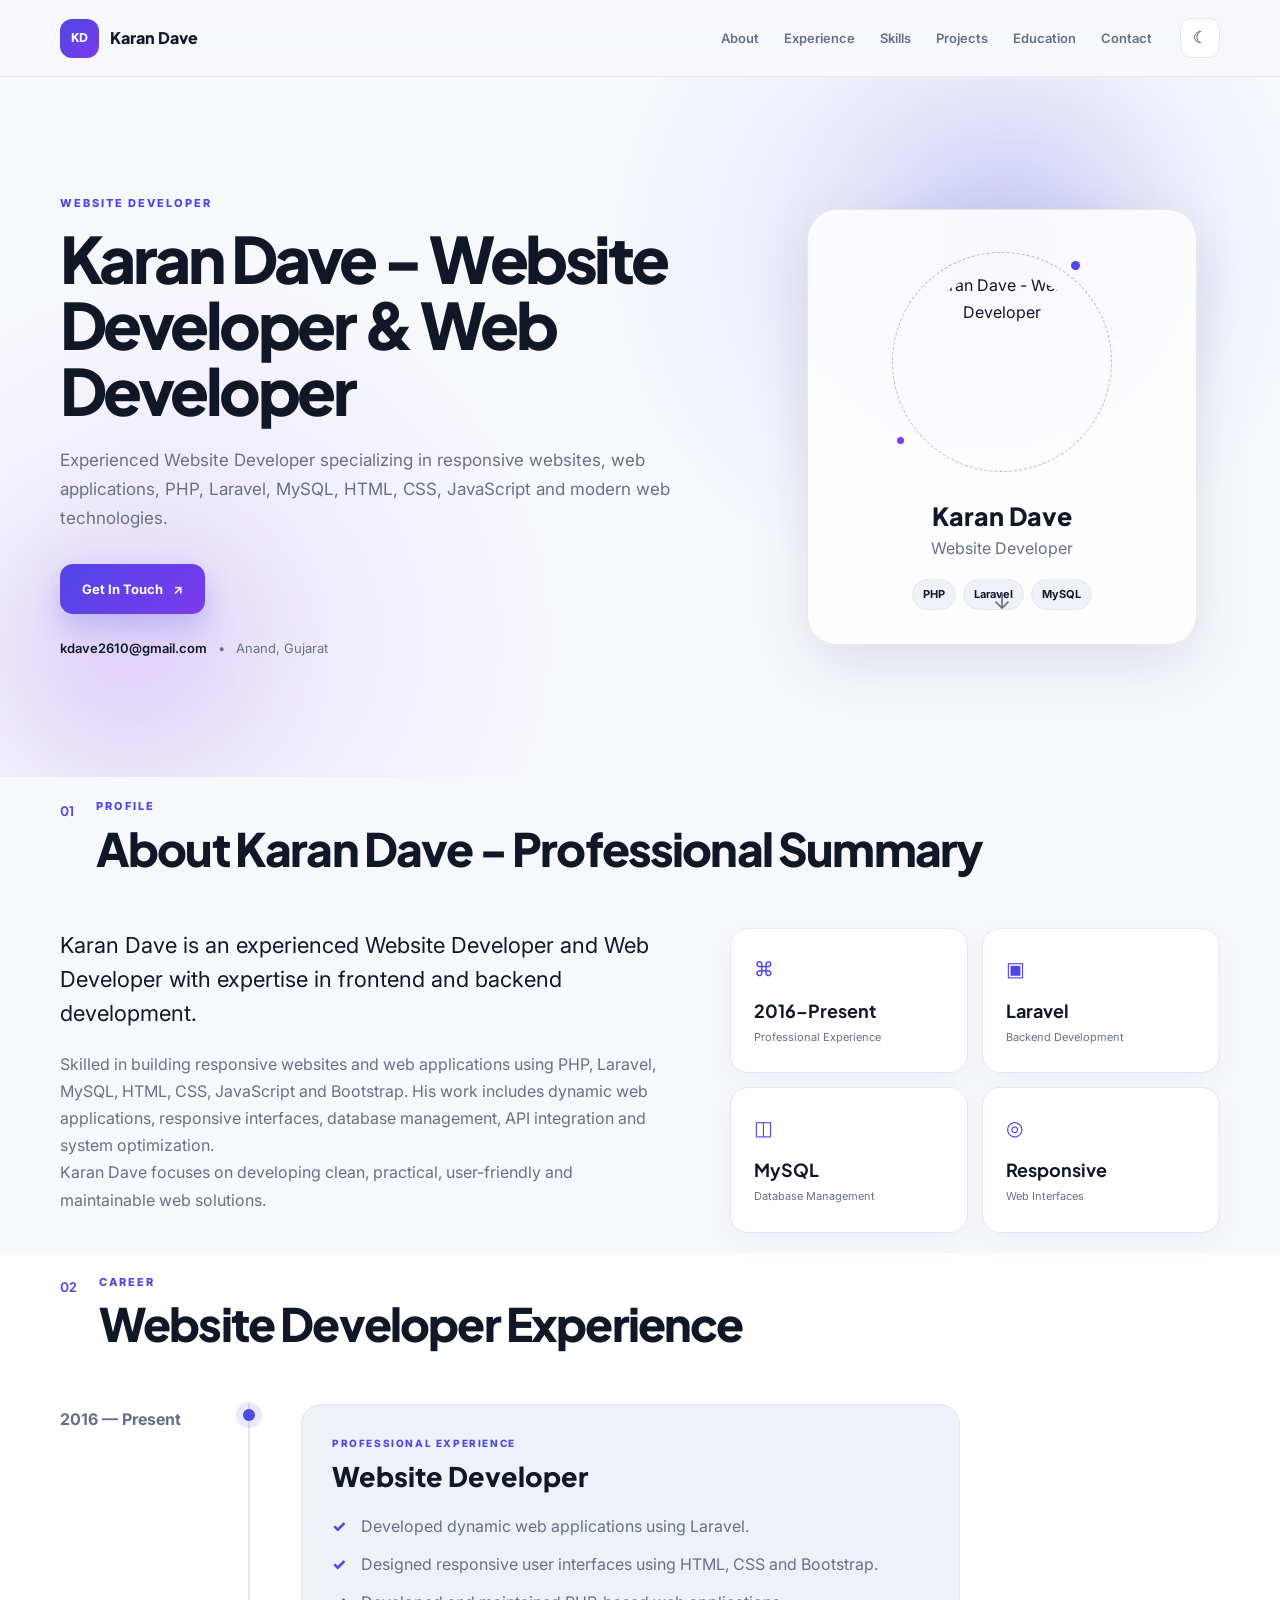
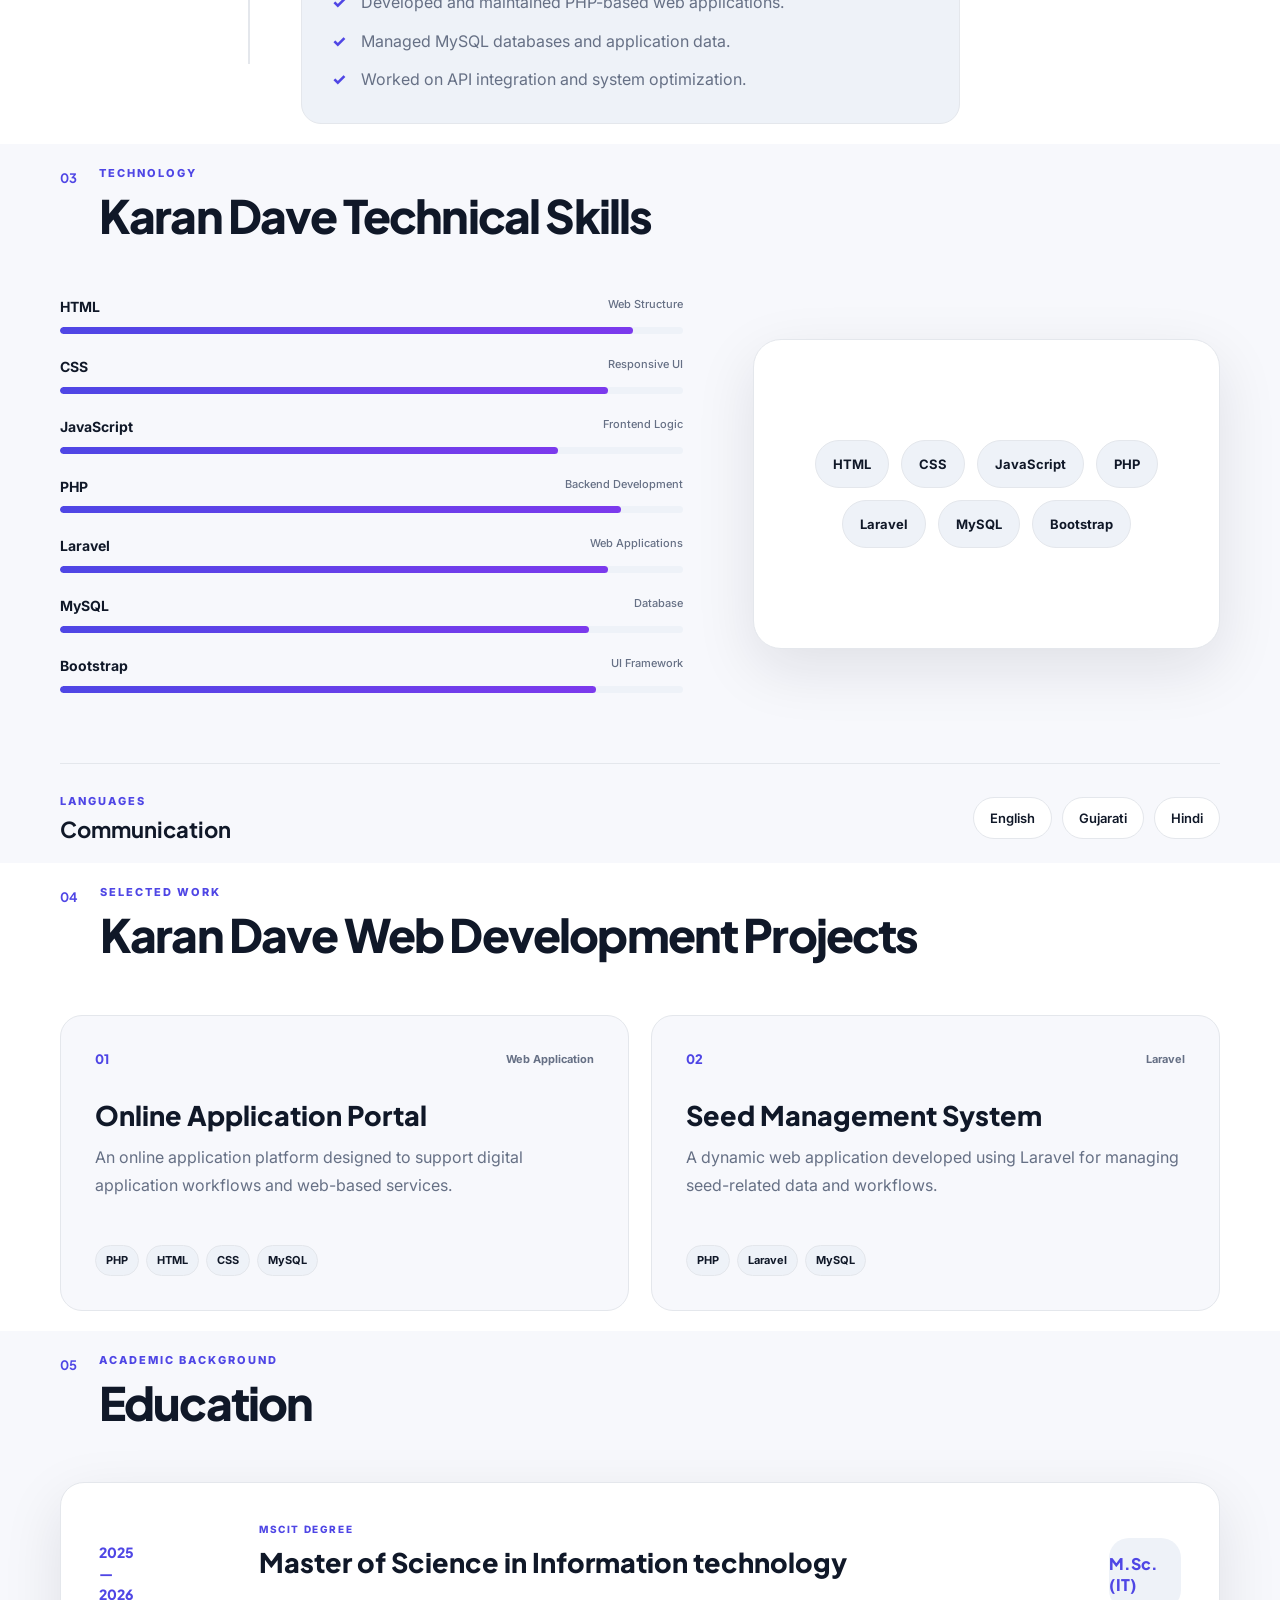
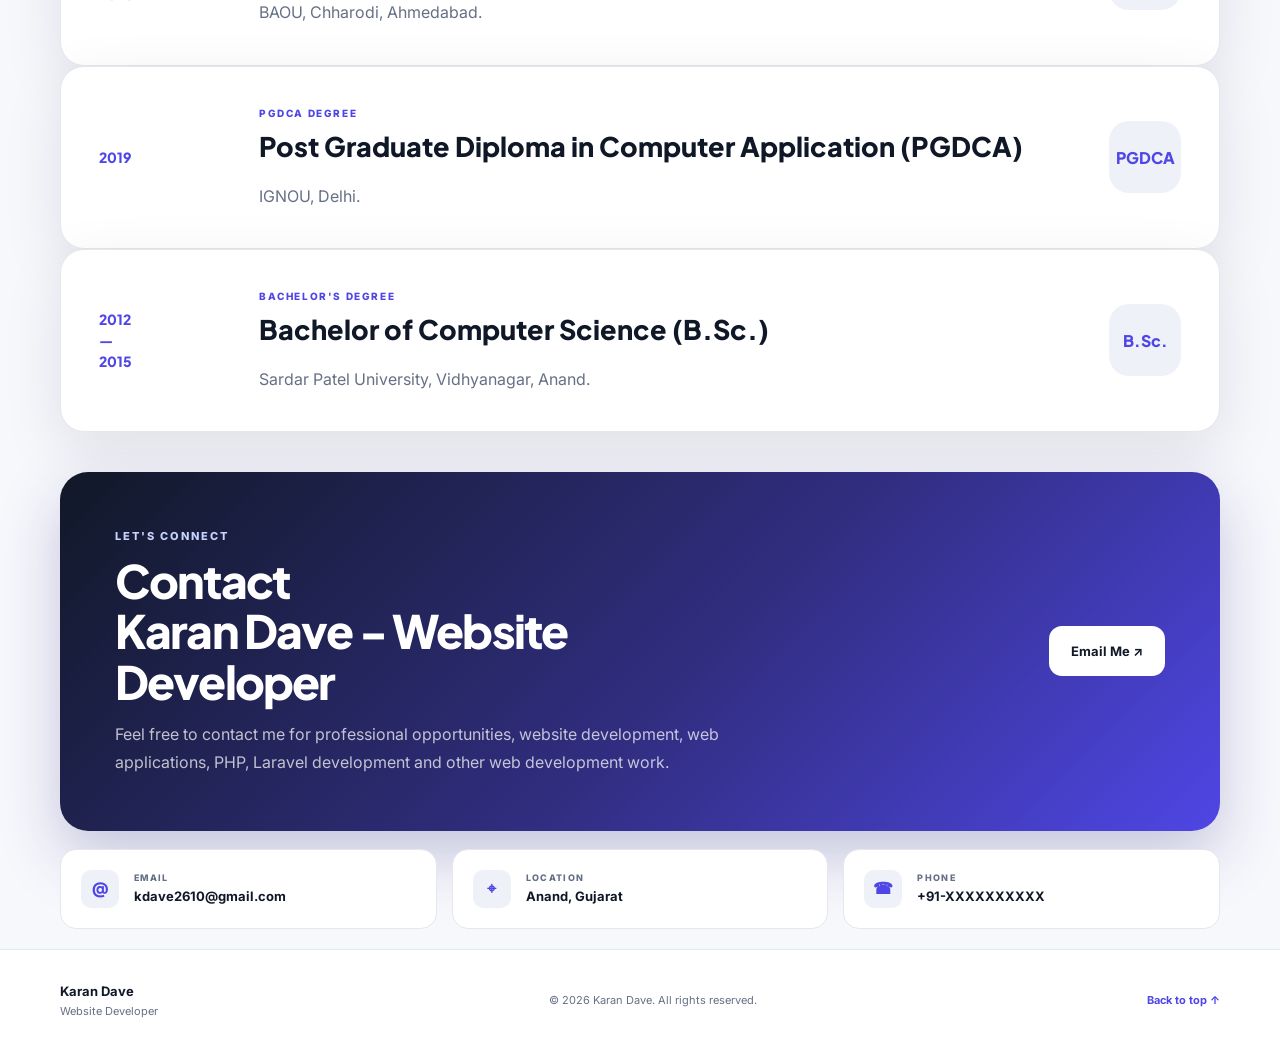
==== index.html @ 0548a07d "Update index.html" ====
<!DOCTYPE html>
<html lang="en">
<head>
  <meta charset="UTF-8">
  <meta name="viewport" content="width=device-width, initial-scale=1.0">
        <!-- =========================
       PRIMARY SEO
  ========================== -->
  <title>Karan Dave | Website Developer | Web Developer Portfolio</title>
  <meta name="description" content="Karan Dave is a Website Developer and Web Developer specializing in PHP, Laravel, MySQL, HTML, CSS and JavaScript. View Karan Dave's resume, portfolio, skills, projects and web development experience.">
        <meta name="keywords"
        content="Karan Dave, Karn Dave, Karan Dave Website Developer, Karan Dave Web Developer, Karan Dave Developer, Karan Dave Portfolio, Karan Dave Resume, Website Developer, Web Developer, PHP Developer, Laravel Developer, MySQL Developer, HTML CSS JavaScript Developer">
        <meta name="author" content="Karan Dave">
        <meta name="robots"
        content="index, follow, max-image-preview:large, max-snippet:-1, max-video-preview:-1">
        <meta name="theme-color" content="#0f172a">
        <!-- Canonical URL -->
  <link rel="canonical"
        href="https://karan-dave-kd.github.io/">
        <!-- =========================
       OPEN GRAPH / FACEBOOK / WHATSAPP
  ========================== -->
  <meta property="og:type"
        content="website">
        <meta property="og:title"
        content="Karan Dave | Website Developer | Web Developer Portfolio">
        <meta property="og:description"
        content="Karan Dave - Website Developer and Web Developer specializing in PHP, Laravel, MySQL, HTML, CSS and JavaScript. Explore my resume, portfolio, skills and projects.">
        <meta property="og:url"
        content="https://karan-dave-kd.github.io/">
        <meta property="og:site_name"
        content="Karan Dave Portfolio">
        <meta property="og:image"
        content="https://github.com/karan-dave-kd/karan-dave-kd.github.io/blob/main/karan+dave.png?raw=true">
        <meta property="og:image:alt"
        content="Karan Dave - Website Developer">
        <!-- =========================
       TWITTER / X
  ========================== -->
  <meta name="twitter:card"
        content="summary_large_image">
        <meta name="twitter:title"
        content="Karan Dave | Website Developer">
        <meta name="twitter:description"
        content="Karan Dave - Website Developer and Web Developer Portfolio, Resume, Skills and Projects.">
        <meta name="twitter:image"
        content="https://github.com/karan-dave-kd/karan-dave-kd.github.io/blob/main/karan+dave.png?raw=true">
        <meta name="twitter:image:alt"
        content="Karan Dave Website Developer">
        <!-- =========================
       FAVICON
  ========================== -->
  <link rel="icon"
        href="https://github.com/karan-dave-kd/karan-dave-kd.github.io/blob/main/karan+dave.png?raw=true"
        type="image/png">
        <!-- =========================
       GOOGLE FONTS
  ========================== -->
  <link rel="preconnect"
        href="https://fonts.googleapis.com">
        <link rel="preconnect"
        href="https://fonts.gstatic.com"
        crossorigin>
        <link href="https://fonts.googleapis.com/css2?family=Inter:wght@400;500;600;700;800&family=Plus+Jakarta+Sans:wght@600;700;800&display=swap"
        rel="stylesheet">
        <!-- =========================
       STYLESHEET
  ========================== -->
  <link rel="stylesheet"
        href="style.css">
        <!-- =========================
       PERSON STRUCTURED DATA
       Helps Google understand
       Karan Dave as a person.
  ========================== -->
  <script type="application/ld+json">
  {
    "@context": "https://schema.org",
    "@type": "Person",
    "@id": "https://karan-dave-kd.github.io/#karan-dave",
    "name": "Karan Dave",
    "alternateName": "Karn Dave",
    "url": "https://karan-dave-kd.github.io/",
    "image": "https://github.com/karan-dave-kd/karan-dave-kd.github.io/blob/main/karan+dave.png?raw=true",
    "jobTitle": "Website Developer",
    "description": "Karan Dave is a Website Developer and Web Developer specializing in PHP, Laravel, MySQL, HTML, CSS and JavaScript.",
    "email": "mailto:kdave2610@gmail.com",
    "address": {
      "@type": "PostalAddress",
      "addressLocality": "Anand",
      "addressRegion": "Gujarat",
      "addressCountry": "IN"
    },
    "knowsAbout": [
      "Website Development",
      "Web Development",
      "PHP",
      "Laravel",
      "MySQL",
      "HTML",
      "CSS",
      "JavaScript",
      "Bootstrap",
      "Responsive Web Design"
    ],
    "sameAs": [
      "https://github.com/karan-dave-kd",
      "https://karan-dave-kd.github.io/"
    ]
  }
  </script>
  <!-- =========================
       WEBSITE STRUCTURED DATA
  ========================== -->
  <script type="application/ld+json">
  {
    "@context": "https://schema.org",
    "@type": "WebSite",
    "@id": "https://karan-dave-kd.github.io/#website",
    "url": "https://karan-dave-kd.github.io/",
    "name": "Karan Dave - Website Developer",
    "description": "Official portfolio and resume website of Karan Dave, Website Developer.",
    "publisher": {
      "@type": "Person",
      "name": "Karan Dave",
      "@id": "https://karan-dave-kd.github.io/#karan-dave"
    }
  }
  </script>

</head>

<body>
<!-- =========================
       HEADER / NAVIGATION
  ========================== -->
  <header class="site-header" id="top">
    <div class="container nav-wrap">
      <a class="brand"
         href="#"
         aria-label="Karan Dave Website Developer home">
               <span class="brand-mark">KD</span>
               <span>Karan Dave</span>
             </a>
             <button class="nav-toggle"
              id="navToggle"
              aria-label="Open navigation"
              aria-expanded="false">
                    <span></span>
        <span></span>
        <span></span>
            </button>

      <nav class="main-nav" id="mainNav" aria-label="Primary navigation">
        <a href="#about">About</a>
        <a href="#experience">Experience</a>
        <a href="#skills">Skills</a>
        <a href="#projects">Projects</a>
        <a href="#education">Education</a>
        <a href="#contact">Contact</a>
            </nav>
            <button class="theme-toggle"
              id="themeToggle"
              aria-label="Toggle dark mode">
                    ☾
                  </button>
                </div>
              </header>

<main>
  <!-- =========================
         HERO
    ========================== -->
      <section class="hero"
             aria-labelledby="hero-title">
                 <div class="hero-glow hero-glow-one"></div>
      <div class="hero-glow hero-glow-two"></div>
          <div class="container hero-grid">
            <div class="hero-content reveal">
              <p class="eyebrow">
            WEBSITE DEVELOPER
          </p>
                  <h1 id="hero-title">
            Karan Dave - Website Developer & Web Developer
          </h1>
                  <p class="hero-text">
            Experienced Website Developer specializing in responsive
            websites, web applications, PHP, Laravel, MySQL, HTML,
            CSS, JavaScript and modern web technologies.
          </p>
                  <div class="hero-actions">
                    <a class="btn btn-primary"
               href="#contact">
                           Get In Touch <span>↗</span>
                         </a>
                       </div>
                       <div class="quick-links">
                         <a href="mailto:kdave2610@gmail.com">
              kdave2610@gmail.com
            </a>
                      <span>•</span>
                      <span>Anand, Gujarat</span>
                    </div>
                  </div>
      <!-- PROFILE CARD -->
            <div class="hero-card reveal">
              <div class="profile-orbit">
                <img
              src="https://github.com/karan-dave-kd/karan-dave-kd.github.io/blob/main/karan+dave+website.jpg?raw=true"
              alt="Karan Dave - Website Developer"
              title="Karan Dave Website Developer"
              class="profile-image"
              loading="eager"
              width="400"
              height="400">
                      </div>
                      <div class="profile-info">
                        <h2>Karan Dave</h2>
                        <p>Website Developer</p>
                        <div class="profile-tags">
                            <span>PHP</span>
                            <span>Laravel</span>
                            <span>MySQL</span>
                        </div>
                  <a class="scroll-indicator"
         href="#about"
         aria-label="Scroll to About Karan Dave">
               ↓
             </a>
           </section>

      <section class="section"
             id="about"
             aria-labelledby="about-title">
                 <div class="container">
                   <div class="section-heading reveal">
                     <span class="section-number">01</span>
                     <div>
                       <p class="eyebrow">PROFILE</p>
                       <h2 id="about-title">
              About Karan Dave - Professional Summary
            </h2>
                    </div>
                  </div>
      <div class="about-grid">
              <div class="about-copy reveal">
                <p class="lead">
              Karan Dave is an experienced Website Developer and
              Web Developer with expertise in frontend and backend
              development.
            </p>
                      <p>
              Skilled in building responsive websites and web
              applications using PHP, Laravel, MySQL, HTML, CSS,
              JavaScript and Bootstrap. His work includes dynamic
              web applications, responsive interfaces, database
              management, API integration and system optimization.
            </p>
                      <p>
              Karan Dave focuses on developing clean, practical,
              user-friendly and maintainable web solutions.
            </p>
                    </div>
        <div class="fact-grid reveal">
                  <div class="fact-card">
                    <span class="fact-icon">⌘</span>
                    <strong>2016–Present</strong>
                    <small>
                Professional Experience
              </small>
                        </div>
          <div class="fact-card">
                      <span class="fact-icon">▣</span>
                      <strong>Laravel</strong>
                      <small>
                Backend Development
              </small>
                        </div>
          <div class="fact-card">
                      <span class="fact-icon">◫</span>
                      <strong>MySQL</strong>
                      <small>
                Database Management
              </small>
                        </div>
          <div class="fact-card">
                      <span class="fact-icon">◎</span>
                      <strong>Responsive</strong>
                      <small>
                Web Interfaces
              </small>
                        </div>
                      </div>
                    </div>
                  </div>
                </section>

      <section class="section section-alt"
             id="experience"
             aria-labelledby="experience-title">
                 <div class="container">
                   <div class="section-heading reveal">
                     <span class="section-number">02</span>
                     <div>
                       <p class="eyebrow">CAREER</p>
                       <h2 id="experience-title">
              Website Developer Experience
            </h2>
                    </div>
                  </div>

      <article class="timeline-card reveal">
              <div class="timeline-date">
            2016 — Present
          </div>
                  <div class="timeline-line">
            <span></span>
          </div>
                  <div class="timeline-content">
                    <p class="role-label">
              PROFESSIONAL EXPERIENCE
            </p>
                      <h3>
              Website Developer
            </h3>
                      <ul class="feature-list">
                        <li>
                Developed dynamic web applications using Laravel.
              </li>
                          <li>
                Designed responsive user interfaces using HTML,
                CSS and Bootstrap.
              </li>
                          <li>
                Developed and maintained PHP-based web applications.
              </li>
                          <li>
                Managed MySQL databases and application data.
              </li>
                          <li>
                Worked on API integration and system optimization.
              </li>
                        </ul>
                      </div>
                    </article>
                  </div>
                </section>

      <section class="section"
             id="skills"
             aria-labelledby="skills-title">
                 <div class="container">
                   <div class="section-heading reveal">
                     <span class="section-number">03</span>
                     <div>
                       <p class="eyebrow">TECHNOLOGY</p>
                       <h2 id="skills-title">
              Karan Dave Technical Skills
            </h2>
                    </div>
                  </div>
      <div class="skills-layout">
              <div class="skills-list reveal">
                <div class="skill-row">
                  <div>
                <span>HTML</span>
                <b>Web Structure</b>
              </div>
                          <div class="skill-bar">
                <span style="--level: 92%"></span>
              </div>
                        </div>
          <div class="skill-row">
                      <div>
                <span>CSS</span>
                <b>Responsive UI</b>
              </div>
                          <div class="skill-bar">
                <span style="--level: 88%"></span>
              </div>
                        </div>
          <div class="skill-row">
                      <div>
                <span>JavaScript</span>
                <b>Frontend Logic</b>
              </div>
                          <div class="skill-bar">
                <span style="--level: 80%"></span>
              </div>
                        </div>
          <div class="skill-row">
                      <div>
                <span>PHP</span>
                <b>Backend Development</b>
              </div>
                          <div class="skill-bar">
                <span style="--level: 90%"></span>
              </div>
                        </div>
          <div class="skill-row">
                      <div>
                <span>Laravel</span>
                <b>Web Applications</b>
              </div>
                          <div class="skill-bar">
                <span style="--level: 88%"></span>
              </div>
                        </div>
          <div class="skill-row">
                      <div>
                <span>MySQL</span>
                <b>Database</b>
              </div>
                          <div class="skill-bar">
                <span style="--level: 85%"></span>
              </div>
                        </div>
          <div class="skill-row">
                      <div>
                <span>Bootstrap</span>
                <b>UI Framework</b>
              </div>
                          <div class="skill-bar">
                <span style="--level: 86%"></span>
              </div>
                        </div>
                      </div>
        <div class="tech-cloud reveal">
                  <span>HTML</span>
            <span>CSS</span>
            <span>JavaScript</span>
            <span>PHP</span>
            <span>Laravel</span>
            <span>MySQL</span>
            <span>Bootstrap</span>
                    </div>
                  </div>
      <div class="languages reveal">
              <div class="language-title">
                <p class="eyebrow">
              LANGUAGES
            </p>
                      <h3>
              Communication
            </h3>
                    </div>
                    <div class="language-items">
                      <span>English</span>
            <span>Gujarati</span>
            <span>Hindi</span>
                    </div>
                  </div>
                </div>
              </section>

      <section class="section section-alt"
             id="projects"
             aria-labelledby="projects-title">
                 <div class="container">
                   <div class="section-heading reveal">
                     <span class="section-number">04</span>
                     <div>
                       <p class="eyebrow">SELECTED WORK</p>
                       <h2 id="projects-title">
              Karan Dave Web Development Projects
            </h2>
                    </div>
                  </div>
      <div class="project-grid">
        <article class="project-card reveal">
                  <div class="project-top">
                    <span class="project-number">
                01
              </span>
                          <span class="project-type">
                Web Application
              </span>
                        </div>
                        <h3>
              Online Application Portal
            </h3>
                      <p>
              An online application platform designed to support
              digital application workflows and web-based services.
            </p>
                      <div class="project-stack">
                        <span>PHP</span>
              <span>HTML</span>
              <span>CSS</span>
              <span>MySQL</span>
                        </div>
                      </article>
        <article class="project-card reveal">
                  <div class="project-top">
                    <span class="project-number">
                02
              </span>
                          <span class="project-type">
                Laravel
              </span>
                        </div>
                        <h3>
              Seed Management System
            </h3>
                      <p>
              A dynamic web application developed using Laravel
              for managing seed-related data and workflows.
            </p>
                      <div class="project-stack">
                        <span>PHP</span>
              <span>Laravel</span>
              <span>MySQL</span>
                        </div>
                      </article>
      </div>
          </div>
        </section>

      <section class="section"
             id="education"
             aria-labelledby="education-title">
                 <div class="container">
                   <div class="section-heading reveal">
                     <span class="section-number">05</span>
                     <div>
                       <p class="eyebrow">
              ACADEMIC BACKGROUND
            </p>
                      <h2 id="education-title">
              Education
            </h2>
                    </div>
                  </div>
<div class="education-card reveal">
  <div class="education-year">
    2025
    <br>
    —
    <br>
    2026
  </div>
  <div class="education-content">
    <p class="role-label">
      MSCIT DEGREE
      </p>
          <h3>
          Master of Science in Information technology


      </h3>
        <p>
          BAOU, Chharodi, Ahmedabad.
        </p>
  </div>
  <div class="education-badge">
    M.Sc. (IT)
  </div>
</div>

<div class="education-card reveal">
  <div class="education-year">
    2019
  </div>
  <div class="education-content">
    <p class="role-label">
      PGDCA DEGREE
      </p>
          <h3>
          Post Graduate Diploma in Computer Application (PGDCA)

      </h3>
        <p>
          IGNOU, Delhi.
        </p>
  </div>
  <div class="education-badge">
    PGDCA
  </div>
</div>

<div class="education-card reveal">
  <div class="education-year">
    2012
    <br>
    —
    <br>
    2015
  </div>
  <div class="education-content">
    <p class="role-label">
      BACHELOR'S DEGREE
      </p>
          <h3>
      Bachelor of Computer Science (B.Sc.)
      </h3>
          <p>
      Sardar Patel University, Vidhyanagar, Anand.
    </p>
  </div>
  <div class="education-badge">
    B.Sc.
  </div>
</div>

                   
                 </div>
            </section>

      <section class="section contact-section"
             id="contact"
             aria-labelledby="contact-title">
                 <div class="container">
                   <div class="contact-card reveal">
                     <div>
                       <p class="eyebrow">
              LET'S CONNECT
            </p>
                      <h2 id="contact-title">
              Contact <br> Karan Dave - Website Developer
            </h2>
                      <p>
              Feel free to contact me for professional opportunities,
              website development, web applications, PHP, Laravel
              development and other web development work.
            </p>
                    </div>
        <a class="btn btn-light"
             href="mailto:kdave2610@gmail.com">
                       Email Me ↗
                     </a>
                   </div>
      <div class="contact-grid reveal">
        <a href="mailto:kdave2610@gmail.com"
             class="contact-item"
             aria-label="Email Karan Dave">
                       <span class="contact-icon">
              @
            </span>
                      <div>
                        <small>
                EMAIL
              </small>
                          <strong>
                kdave2610@gmail.com
              </strong>
                        </div>
                      </a>
        <div class="contact-item">
                  <span class="contact-icon">
              ⌖
            </span>
                      <div>
                        <small>
                LOCATION
              </small>
                          <strong>
                Anand, Gujarat
              </strong>
                        </div>
                      </div>
        <div class="contact-item">
                  <span class="contact-icon">
              ☎
            </span>
                      <div>
                        <small>
                PHONE
              </small>
                          <strong>
                +91-XXXXXXXXXX
              </strong>
                        </div>
                      </div>
      </div>
          </div>
        </section>
      </main>

  <footer class="site-footer">
    <div class="container footer-wrap">
      <div><strong>Karan Dave</strong><span>Website Developer</span></div>
      <p>© <span id="currentYear"></span> Karan Dave. All rights reserved.</p>
      <a href="#">Back to top ↑</a>
    </div>
  </footer>
  <script src="script.js"></script>
</body>
</html>
---- style.css ----
:root {
  --bg: #f7f8fc;
  --surface: #ffffff;
  --surface-2: #eef2f8;
  --text: #101828;
  --muted: #667085;
  --line: #e4e7ec;
  --primary: #4f46e5;
  --primary-2: #7c3aed;
  --dark: #0f172a;
  --radius: 22px;
  --shadow: 0 20px 60px rgba(15, 23, 42, .10);
  --container: 1160px;
}

[data-theme="dark"] {
  --bg: #080d18;
  --surface: #101827;
  --surface-2: #172033;
  --text: #f5f7fb;
  --muted: #a7b0c0;
  --line: #263247;
  --dark: #f5f7fb;
  --shadow: 0 20px 60px rgba(0, 0, 0, .28);
}

* { box-sizing: border-box; margin: 0; padding: 0; }
html { scroll-behavior: smooth; }
body {
  font-family: "Inter", sans-serif;
  background: var(--bg);
  color: var(--text);
  line-height: 1.7;
  transition: background .25s ease, color .25s ease;
}
a { color: inherit; text-decoration: none; }
button { font: inherit; }
.container { width: min(calc(100% - 40px), var(--container)); margin: 0 auto; }

.site-header {
  position: sticky;
  top: 0;
  z-index: 100;
  background: color-mix(in srgb, var(--bg) 88%, transparent);
  backdrop-filter: blur(16px);
  border-bottom: 1px solid color-mix(in srgb, var(--line) 80%, transparent);
}
.nav-wrap { min-height: 76px; display: flex; align-items: center; gap: 28px; }
.brand { display: flex; align-items: center; gap: 11px; font-weight: 800; font-family: "Plus Jakarta Sans", sans-serif; margin-right: auto; }
.brand-mark {
  width: 39px; height: 39px; display: grid; place-items: center; border-radius: 12px;
  color: #fff; background: linear-gradient(135deg, var(--primary), var(--primary-2)); font-size: 12px;
}
.main-nav { display: flex; gap: 25px; align-items: center; }
.main-nav a { color: var(--muted); font-size: 13px; font-weight: 600; transition: color .2s; }
.main-nav a:hover { color: var(--primary); }
.theme-toggle, .nav-toggle {
  border: 1px solid var(--line); background: var(--surface); color: var(--text);
  cursor: pointer; border-radius: 11px;
}
.theme-toggle { width: 40px; height: 40px; }
.nav-toggle { display: none; width: 42px; height: 40px; padding: 9px; }
.nav-toggle span { display: block; height: 2px; margin: 5px 0; background: var(--text); }

.hero {
  position: relative; overflow: hidden; min-height: 700px; display: grid; place-items: center;
  background: radial-gradient(circle at 75% 25%, rgba(99,102,241,.15), transparent 32%),
              radial-gradient(circle at 15% 80%, rgba(124,58,237,.10), transparent 30%);
}
.hero-grid { display: grid; grid-template-columns: 1.2fr .8fr; align-items: center; gap: 70px; padding: 20px 0 20px; }
.hero-content { position: relative; z-index: 2; }
.eyebrow { color: var(--primary); font-size: 11px; font-weight: 800; letter-spacing: .18em; }
.hero h1 { max-width: 760px; margin: 13px 0 22px; font: 800 clamp(42px, 6vw, 64px)/1.03 "Plus Jakarta Sans", sans-serif; letter-spacing: -.055em; }
.hero-text { max-width: 650px; color: var(--muted); font-size: 17px; }
.hero-actions { display: flex; flex-wrap: wrap; gap: 12px; margin: 32px 0 23px; }
.btn {
  display: inline-flex; justify-content: center; align-items: center; gap: 10px; min-height: 50px;
  padding: 0 21px; border-radius: 13px; font-size: 13px; font-weight: 700; border: 1px solid transparent;
  cursor: pointer; transition: transform .2s, box-shadow .2s, background .2s;
}
.btn:hover { transform: translateY(-2px); }
.btn-primary { color: #fff; background: linear-gradient(135deg, var(--primary), var(--primary-2)); box-shadow: 0 12px 28px rgba(79,70,229,.25); }
.btn-secondary { background: var(--surface); color: var(--text); border-color: var(--line); }
.btn-light { background: #fff; color: #111827; }
.quick-links { display: flex; gap: 11px; flex-wrap: wrap; color: var(--muted); font-size: 13px; }
.quick-links a { color: var(--text); font-weight: 600; }

.hero-card {
  position: relative; justify-self: center; width: min(390px, 100%); padding: 42px 34px 34px;
  border: 1px solid var(--line); border-radius: 30px; background: color-mix(in srgb, var(--surface) 85%, transparent);
  box-shadow: var(--shadow); text-align: center; backdrop-filter: blur(14px);
}
.profile-orbit { width: 220px; height: 220px; margin: 0 auto 28px; border: 1px dashed #a5b4fc; border-radius: 50%; display: grid; place-items: center; position: relative; }
.profile-orbit::before, .profile-orbit::after { content: ""; position: absolute; border-radius: 50%; }
.profile-orbit::before { width: 9px; height: 9px; background: var(--primary); top: 8px; right: 31px; }
.profile-orbit::after { width: 7px; height: 7px; background: var(--primary-2); bottom: 27px; left: 4px; }
.profile-photo { width: 170px; height: 170px; border-radius: 50%; display: grid; place-items: center; background: linear-gradient(135deg, #111827, #4f46e5); box-shadow: inset 0 0 0 7px rgba(255,255,255,.12), 0 20px 45px rgba(79,70,229,.28); }
.profile-initials { color: #fff; font: 800 48px "Plus Jakarta Sans"; letter-spacing: -.06em; }
.profile-info h2 { font: 800 25px "Plus Jakarta Sans"; }
.profile-info p { color: var(--muted); margin: 3px 0 17px; }
.profile-tags, .project-stack { display: flex; justify-content: center; flex-wrap: wrap; gap: 7px; }
.profile-tags span, .project-stack span {
  background: var(--surface-2); border: 1px solid var(--line); border-radius: 99px; padding: 5px 10px; font-size: 11px; font-weight: 700;
}
.scroll-indicator { position: absolute; bottom: 24px; left: 50%; transform: translateX(-50%); color: var(--muted); font-size: 22px; }

.section { padding: 20px 0; }
.section-alt { background: var(--surface); }
.section-heading { display: flex; align-items: flex-start; gap: 22px; margin-bottom: 55px; }
.section-number { font: 700 13px "Plus Jakarta Sans"; color: var(--primary); padding-top: 6px; }
.section-heading h2 { font: 800 clamp(30px, 4vw, 46px)/1.1 "Plus Jakarta Sans"; letter-spacing: -.04em; margin-top: 7px; }

.about-grid { display: grid; grid-template-columns: 1.1fr .9fr; gap: 70px; align-items: start; }
.about-copy { font-size: 16px; color: var(--muted); }
.about-copy .lead { color: var(--text); font-size: 22px; line-height: 1.55; margin-bottom: 20px; }
.fact-grid { display: grid; grid-template-columns: 1fr 1fr; gap: 14px; }
.fact-card { background: var(--surface); border: 1px solid var(--line); padding: 23px; border-radius: 18px; box-shadow: 0 10px 30px rgba(15,23,42,.04); }
.fact-icon { display: block; color: var(--primary); margin-bottom: 13px; font-size: 20px; }
.fact-card strong { display: block; font: 700 18px "Plus Jakarta Sans"; }
.fact-card small { color: var(--muted); font-size: 11px; }

.timeline-card { display: grid; grid-template-columns: 170px 35px 1fr; gap: 18px; align-items: start; max-width: 900px; }
.timeline-date { font-weight: 700; color: var(--muted); padding-top: 2px; }
.timeline-line { position: relative; min-height: 260px; border-left: 2px solid var(--line); }
.timeline-line span { position: absolute; left: -7px; top: 5px; width: 12px; height: 12px; border-radius: 50%; background: var(--primary); box-shadow: 0 0 0 7px color-mix(in srgb, var(--primary) 12%, transparent); }
.timeline-content { background: var(--surface-2); border: 1px solid var(--line); border-radius: 20px; padding: 30px; }
.role-label { color: var(--primary); font-size: 10px; font-weight: 800; letter-spacing: .16em; }
.timeline-content h3, .education-content h3 { font: 800 27px "Plus Jakarta Sans"; margin: 7px 0 20px; }
.feature-list { list-style: none; display: grid; gap: 11px; color: var(--muted); }
.feature-list li::before { content: "✓"; color: var(--primary); font-weight: 800; margin-right: 11px; }

.skills-layout { display: grid; grid-template-columns: 1fr .75fr; gap: 70px; align-items: center; }
.skills-list { display: grid; gap: 21px; }
.skill-row > div:first-child { display: flex; justify-content: space-between; gap: 20px; margin-bottom: 8px; }
.skill-row span { font-weight: 700; font-size: 14px; }
.skill-row b { color: var(--muted); font-size: 11px; font-weight: 500; }
.skill-bar { height: 7px; background: var(--surface-2); border-radius: 99px; overflow: hidden; }
.skill-bar span { display: block; width: var(--level); height: 100%; background: linear-gradient(90deg, var(--primary), var(--primary-2)); border-radius: inherit; transform: scaleX(0); transform-origin: left; transition: transform 1.1s ease; }
.reveal.visible .skill-bar span { transform: scaleX(1); }
.tech-cloud { min-height: 310px; display: flex; align-content: center; justify-content: center; flex-wrap: wrap; gap: 12px; padding: 30px; border: 1px solid var(--line); border-radius: 28px; background: var(--surface); box-shadow: var(--shadow); }
.tech-cloud span { padding: 12px 17px; border-radius: 99px; background: var(--surface-2); border: 1px solid var(--line); font-weight: 700; font-size: 13px; }
.languages { margin-top: 70px; padding-top: 28px; border-top: 1px solid var(--line); display: flex; justify-content: space-between; gap: 30px; align-items: center; }
.languages h3 { font: 700 22px "Plus Jakarta Sans"; margin-top: 5px; }
.language-items { display: flex; flex-wrap: wrap; gap: 10px; }
.language-items span { padding: 9px 16px; border: 1px solid var(--line); border-radius: 99px; background: var(--surface); font-size: 13px; font-weight: 600; }

.project-grid { display: grid; grid-template-columns: 1fr 1fr; gap: 22px; }
.project-card { padding: 34px; border: 1px solid var(--line); border-radius: 22px; background: var(--bg); transition: transform .25s, box-shadow .25s; }
.project-card:hover { transform: translateY(-5px); box-shadow: var(--shadow); }
.project-top { display: flex; justify-content: space-between; align-items: center; color: var(--muted); }
.project-number { font: 800 13px "Plus Jakarta Sans"; color: var(--primary); }
.project-type { font-size: 11px; font-weight: 700; }
.project-card h3 { font: 800 27px "Plus Jakarta Sans"; margin: 30px 0 12px; }
.project-card p { color: var(--muted); min-height: 76px; }
.project-stack { justify-content: flex-start; margin-top: 25px; }

.education-card { display: grid; grid-template-columns: 130px 1fr 100px; gap: 30px; align-items: center; padding: 38px; border: 1px solid var(--line); border-radius: 24px; background: var(--surface); box-shadow: var(--shadow); }
.education-year { color: var(--primary); font: 800 14px/1.5 "Plus Jakarta Sans"; }
.education-content p:last-child { color: var(--muted); }
.education-badge { justify-self: end; width: 72px; height: 72px; display: grid; place-items: center; border-radius: 20px; background: var(--surface-2); font: 800 16px "Plus Jakarta Sans"; color: var(--primary); }

.contact-section { padding-bottom: 20px; }
.contact-card { display: flex; justify-content: space-between; align-items: center; gap: 40px; padding: 55px; border-radius: 28px; color: #fff; background: linear-gradient(135deg, #111827, #312e81 55%, #4f46e5); box-shadow: 0 25px 60px rgba(49,46,129,.25); }
.contact-card h2 { max-width: 650px; font: 800 clamp(30px, 4vw, 46px)/1.1 "Plus Jakarta Sans"; margin: 9px 0 15px; letter-spacing: -.04em; }
.contact-card p:not(.eyebrow) { max-width: 650px; color: rgba(255,255,255,.72); }
.contact-card .eyebrow { color: #c7d2fe; }
.contact-grid { display: grid; grid-template-columns: repeat(3,1fr); gap: 15px; margin-top: 18px; }
.contact-item { display: flex; align-items: center; gap: 15px; padding: 20px; border: 1px solid var(--line); border-radius: 16px; background: var(--surface); }
.contact-icon { width: 38px; height: 38px; display: grid; place-items: center; border-radius: 10px; color: var(--primary); background: var(--surface-2); font-weight: 800; }
.contact-item small { display: block; color: var(--muted); font-size: 9px; font-weight: 800; letter-spacing: .15em; }
.contact-item strong { display: block; font-size: 13px; word-break: break-word; }

.declaration { padding-top: 40px; }
.declaration-box { border-top: 1px solid var(--line); padding-top: 30px; color: var(--muted); font-size: 13px; }
.declaration-box strong { display: block; margin-top: 12px; color: var(--text); }

.site-footer { border-top: 1px solid var(--line); padding: 30px 0; background: var(--surface); }
.footer-wrap { display: flex; justify-content: space-between; align-items: center; gap: 20px; color: var(--muted); font-size: 11px; }
.footer-wrap div strong, .footer-wrap div span { display: block; }
.footer-wrap div strong { color: var(--text); font-size: 13px; }
.footer-wrap a { color: var(--primary); font-weight: 700; }

.hero-glow { position: absolute; border-radius: 50%; filter: blur(70px); opacity: .2; pointer-events: none; }
.hero-glow-one { width: 220px; height: 220px; background: #4f46e5; top: 8%; right: 12%; }
.hero-glow-two { width: 180px; height: 180px; background: #7c3aed; bottom: 5%; left: 2%; }

.reveal { opacity: 0; transform: translateY(22px); transition: opacity .65s ease, transform .65s ease; }
.reveal.visible { opacity: 1; transform: none; }

@media (max-width: 900px) {
  .main-nav { display: none; position: absolute; left: 20px; right: 20px; top: 68px; padding: 18px; flex-direction: column; align-items: stretch; background: var(--surface); border: 1px solid var(--line); border-radius: 16px; box-shadow: var(--shadow); }
  .main-nav.open { display: flex; }
  .nav-toggle { display: block; }
  .hero-grid, .about-grid, .skills-layout { grid-template-columns: 1fr; }
  .hero-grid { gap: 50px; }
  .hero-card { justify-self: start; }
  .timeline-card { grid-template-columns: 130px 25px 1fr; }
  .contact-grid { grid-template-columns: 1fr; }
}
@media (max-width: 650px) {
  .container { width: min(calc(100% - 28px), var(--container)); }
  .hero { min-height: auto; }
  .hero-grid { padding: 65px 0 90px; }
  .hero h1 { font-size: 43px; }
  .hero-text { font-size: 15px; }
  .hero-card { width: 100%; }
  .section { padding: 75px 0; }
  .section-heading { margin-bottom: 35px; }
  .fact-grid, .project-grid { grid-template-columns: 1fr; }
  .timeline-card { grid-template-columns: 1fr; gap: 10px; }
  .timeline-line { display: none; }
  .timeline-date { order: -1; }
  .timeline-content { padding: 24px; }
  .languages { display: block; }
  .language-items { margin-top: 18px; }
  .education-card { grid-template-columns: 1fr; padding: 27px; }
  .education-badge { justify-self: start; }
  .contact-card { display: block; padding: 32px 25px; }
  .contact-card .btn { margin-top: 25px; }
  .footer-wrap { flex-direction: column; align-items: flex-start; }
}
@media print {
  .site-header, .scroll-indicator, .hero-actions, .theme-toggle, .nav-toggle, .site-footer, .contact-section { display: none !important; }
  body, .section, .section-alt { background: #fff !important; color: #111 !important; }
  .hero { min-height: auto; }
  .hero-grid { padding: 35px 0; }
  .section { padding: 35px 0; }
  .reveal { opacity: 1 !important; transform: none !important; }
  .hero-card, .fact-card, .project-card, .education-card, .timeline-content { box-shadow: none; }
}
.profile-image {
    width: 180px;
    height: 180px;
    object-fit: cover;
    border-radius: 50%;
    display: block;
    margin: 0 auto;
}
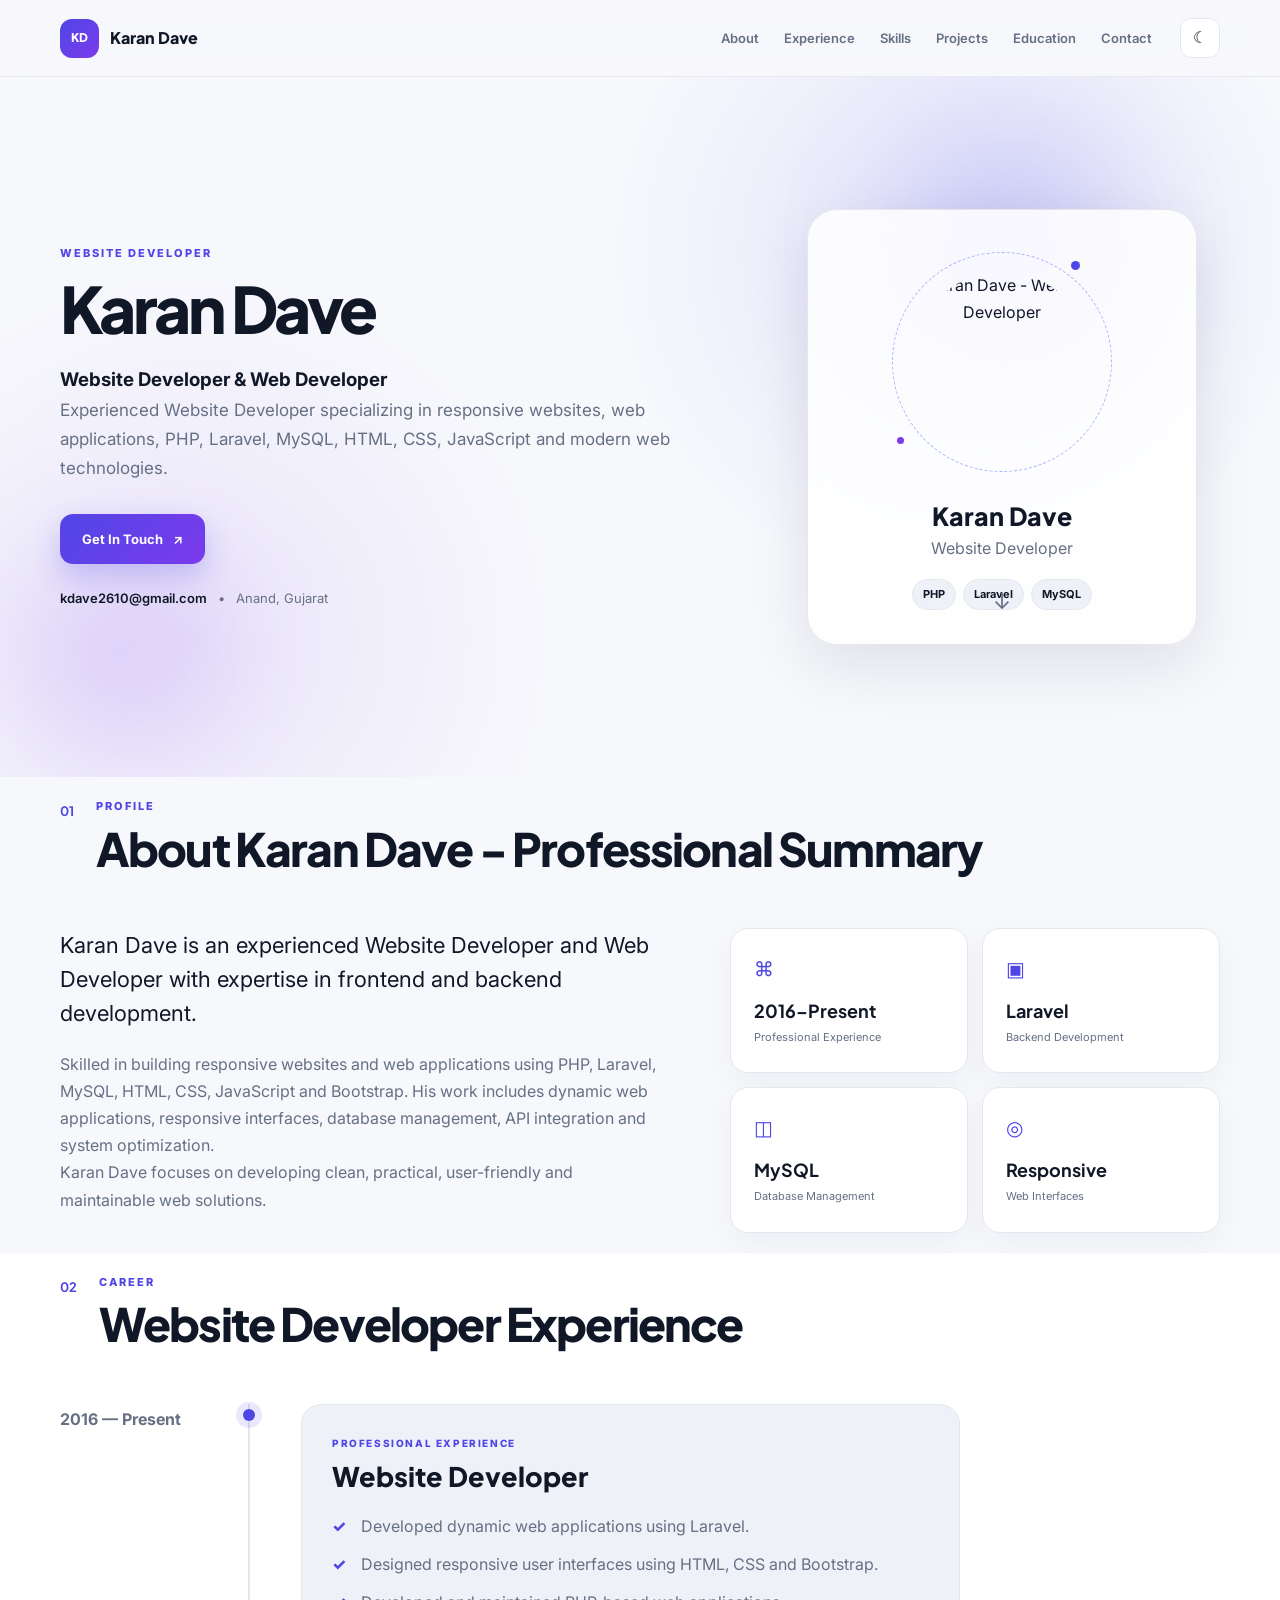
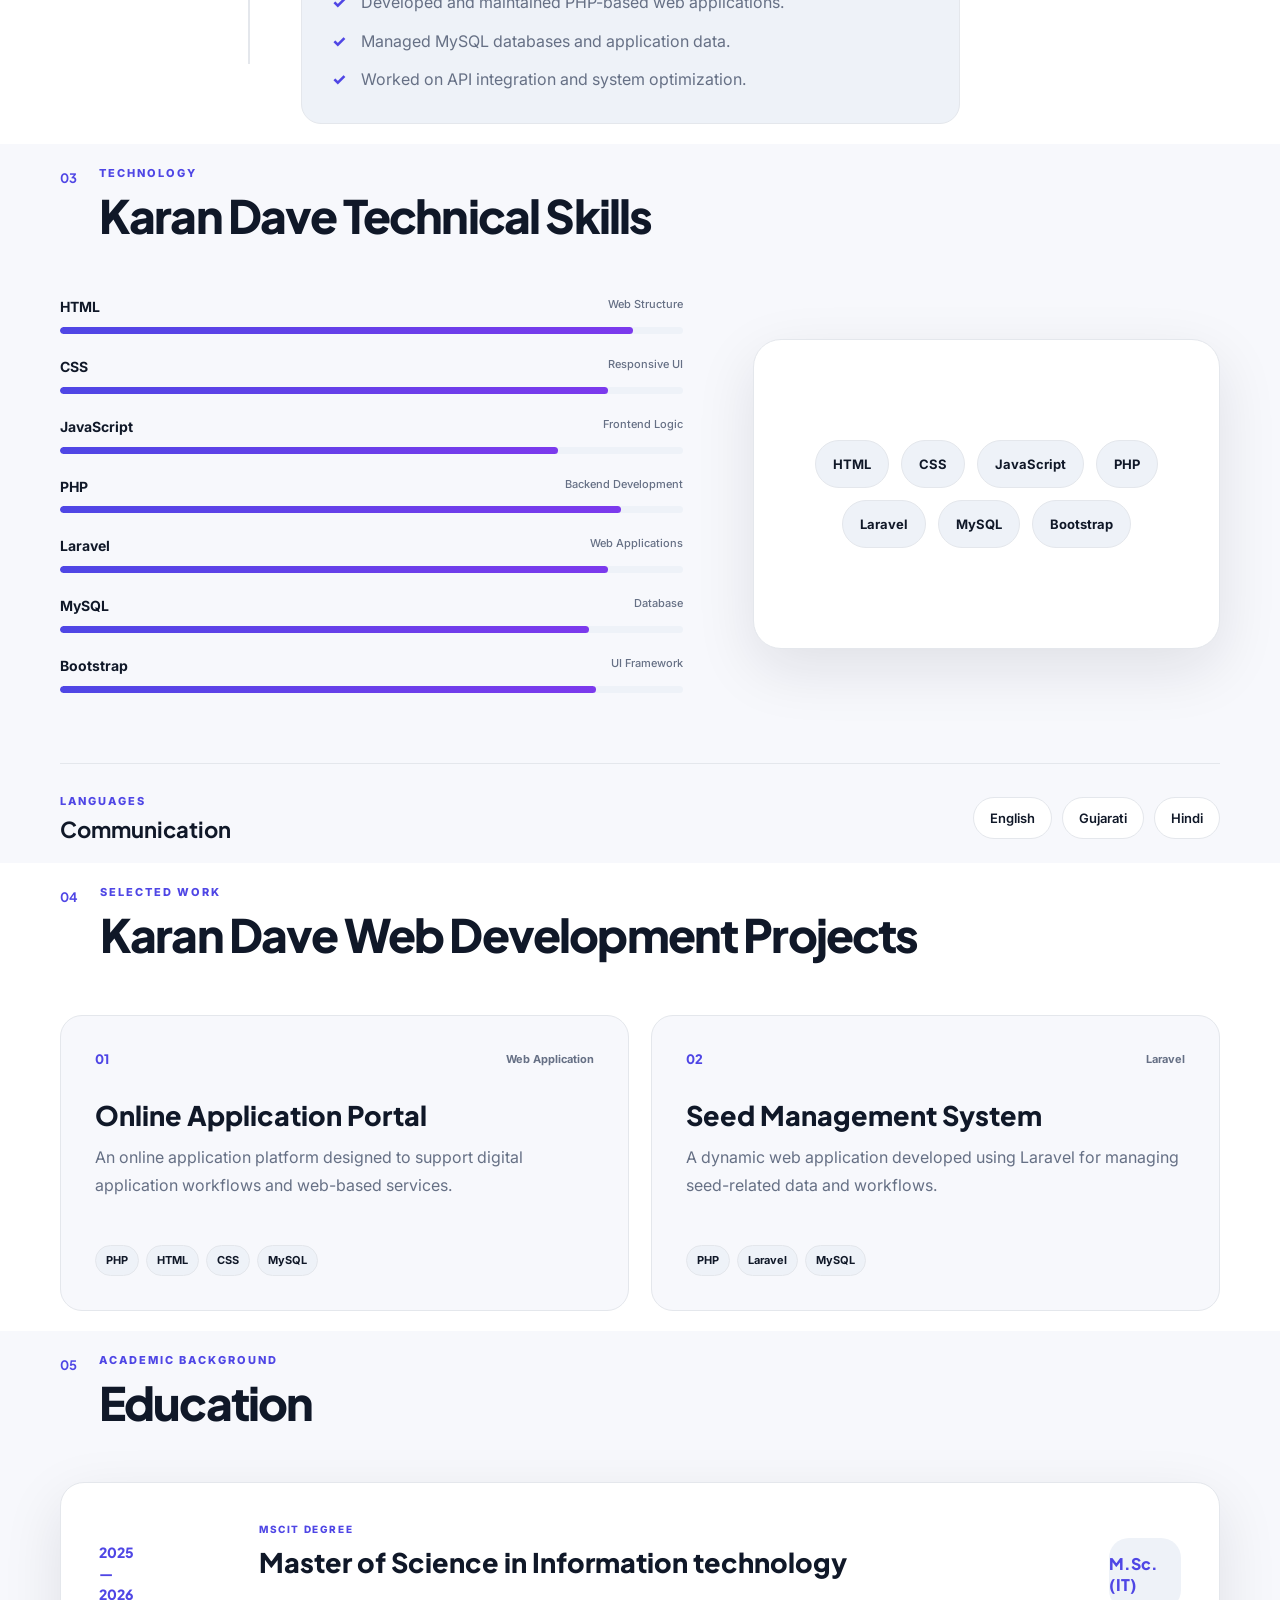
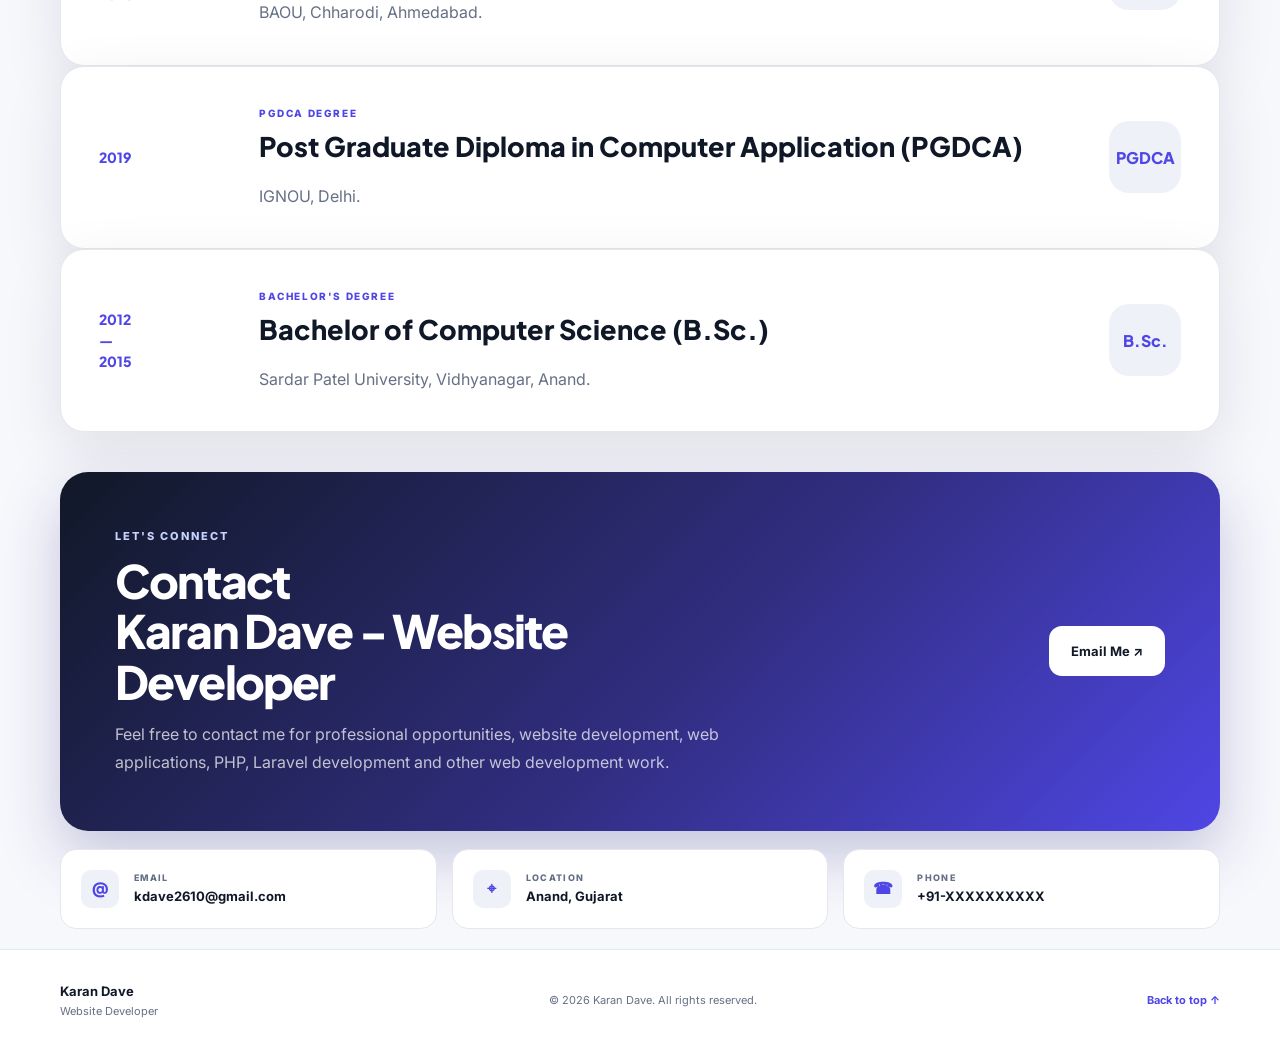
==== commit f44ce7d3: "Update index.html" ====
--- a/index.html
+++ b/index.html
@@ -180,9 +180,12 @@
               <p class="eyebrow">
             WEBSITE DEVELOPER
           </p>
-                  <h1 id="hero-title">
-            Karan Dave - Website Developer & Web Developer
+          <h1 id="hero-title">
+            Karan Dave
           </h1>
+          <h3 id="hero-title">
+            Website Developer & Web Developer
+          </h3>
                   <p class="hero-text">
             Experienced Website Developer specializing in responsive
             websites, web applications, PHP, Laravel, MySQL, HTML,
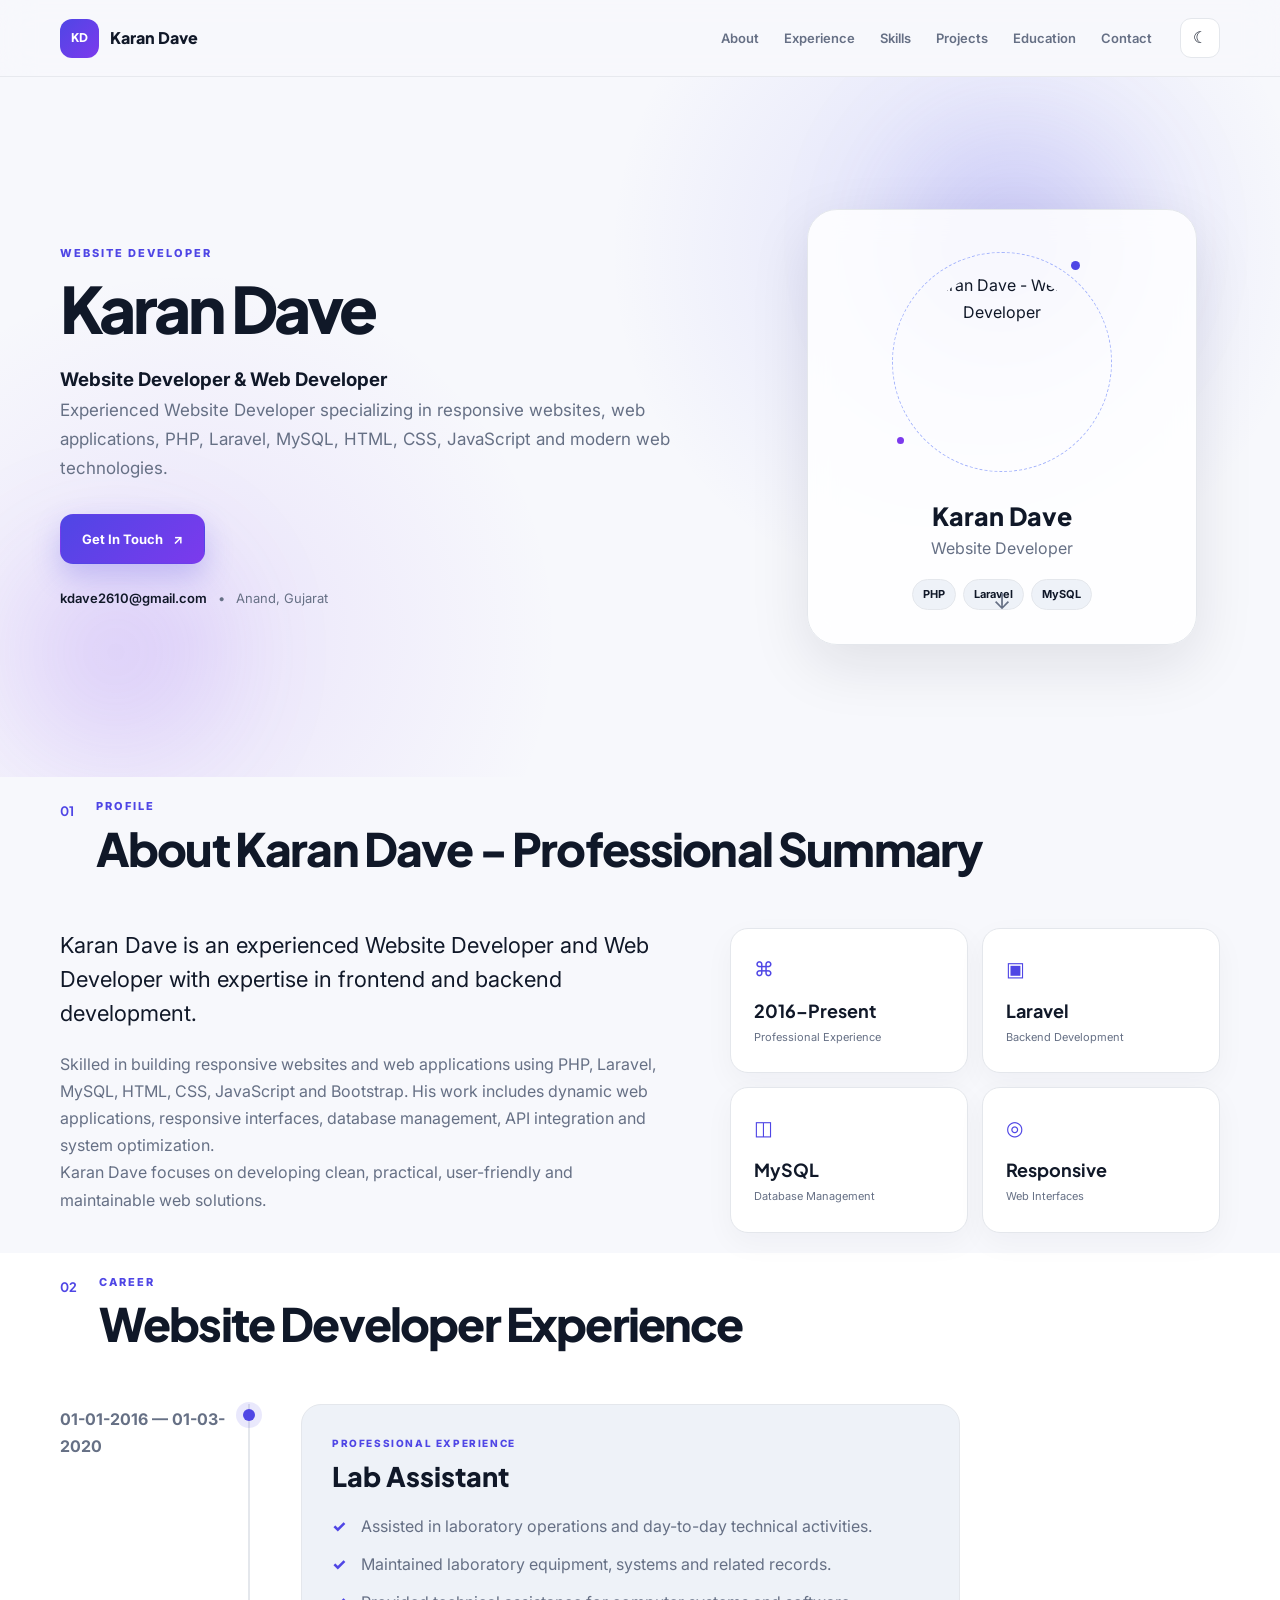
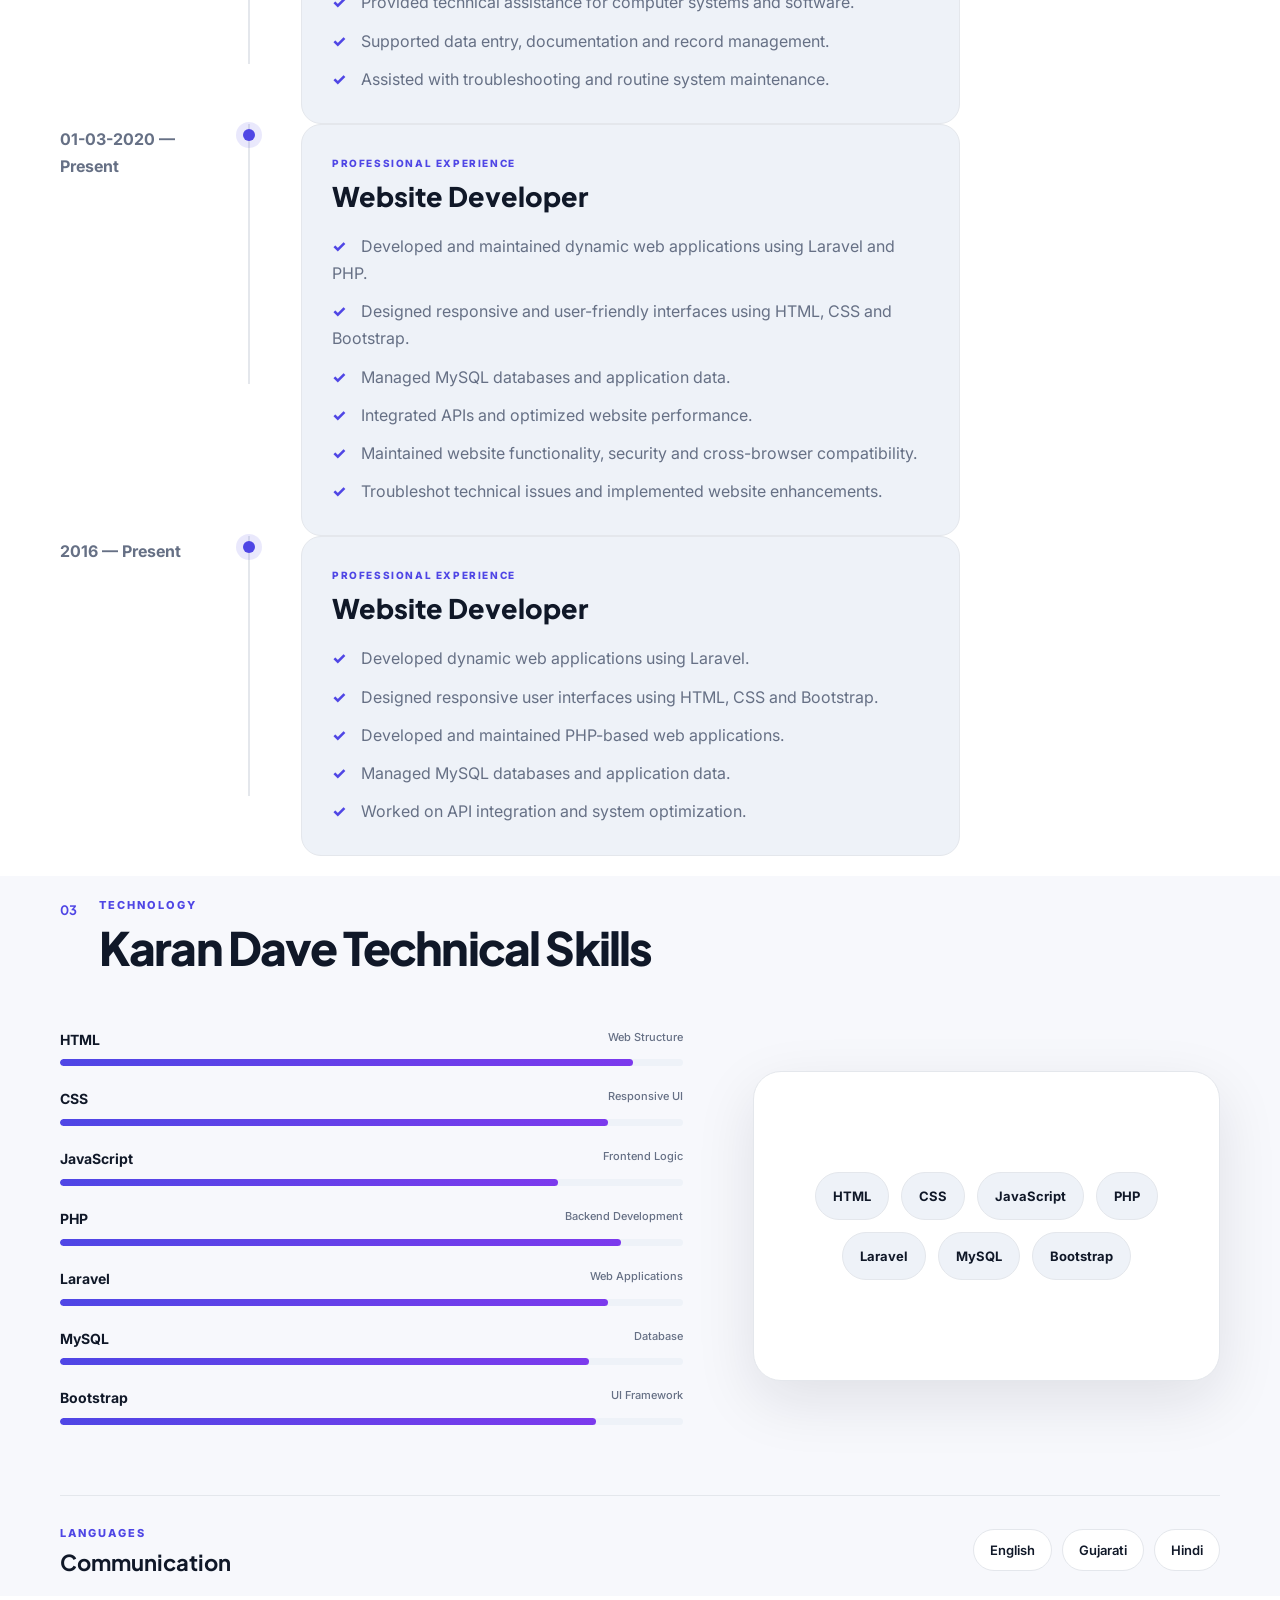
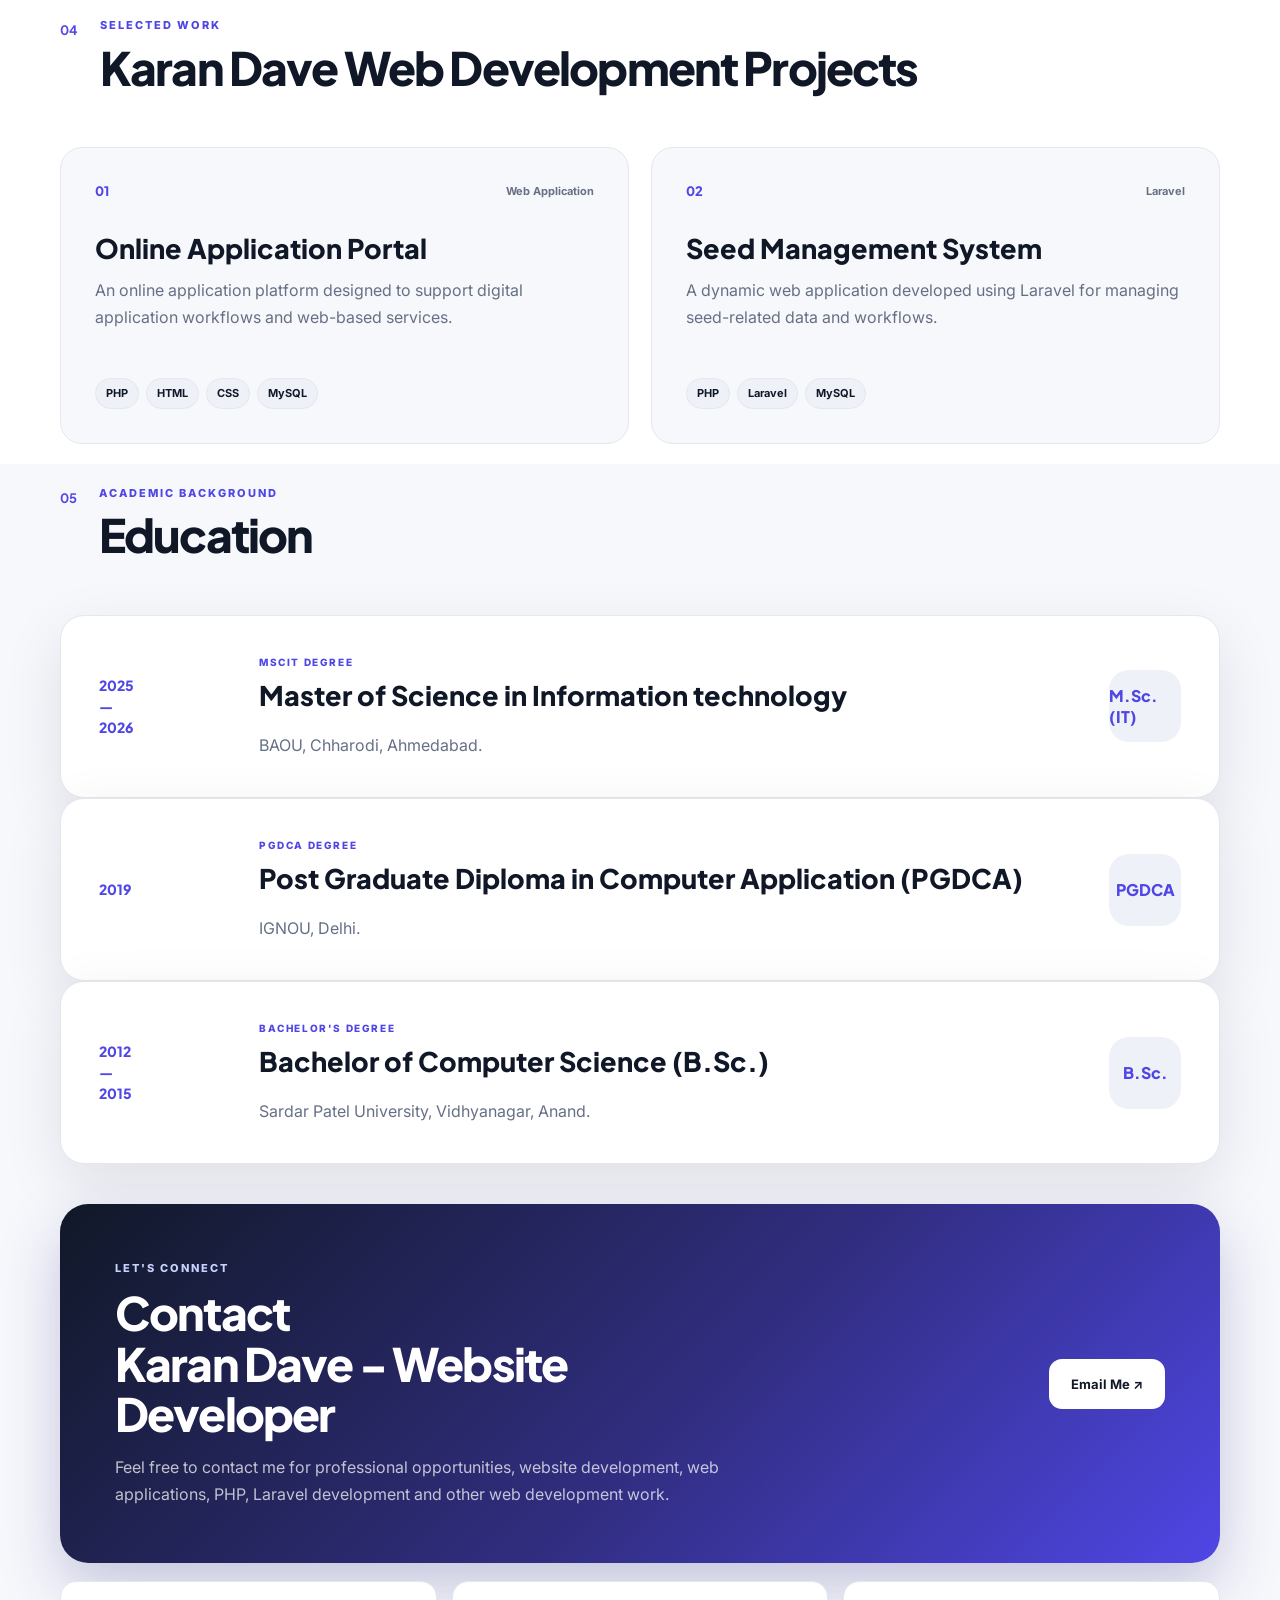
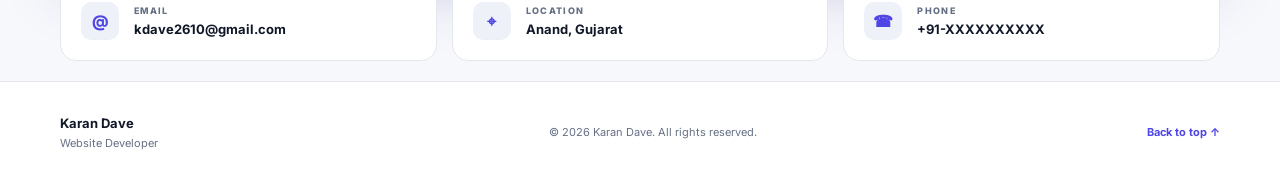
==== commit 097b94dc: "Update index.html" ====
--- a/index.html
+++ b/index.html
@@ -311,7 +311,83 @@
             </h2>
                     </div>
                   </div>
-
+    <!-- Lab Assistant -->
+<article class="timeline-card reveal">
+    <div class="timeline-date">
+        01-01-2016 — 01-03-2020
+    </div>
+
+    <div class="timeline-line">
+        <span></span>
+    </div>
+
+    <div class="timeline-content">
+        <p class="role-label">
+            PROFESSIONAL EXPERIENCE
+        </p>
+
+        <h3>Lab Assistant</h3>
+
+        <ul class="feature-list">
+            <li>
+                Assisted in laboratory operations and day-to-day technical activities.
+            </li>
+            <li>
+                Maintained laboratory equipment, systems and related records.
+            </li>
+            <li>
+                Provided technical assistance for computer systems and software.
+            </li>
+            <li>
+                Supported data entry, documentation and record management.
+            </li>
+            <li>
+                Assisted with troubleshooting and routine system maintenance.
+            </li>
+        </ul>
+    </div>
+</article>
+
+<!-- Website Developer -->
+<article class="timeline-card reveal">
+    <div class="timeline-date">
+        01-03-2020 — Present
+    </div>
+
+    <div class="timeline-line">
+        <span></span>
+    </div>
+
+    <div class="timeline-content">
+        <p class="role-label">
+            PROFESSIONAL EXPERIENCE
+        </p>
+
+        <h3>Website Developer</h3>
+
+        <ul class="feature-list">
+            <li>
+                Developed and maintained dynamic web applications using Laravel and PHP.
+            </li>
+            <li>
+                Designed responsive and user-friendly interfaces using HTML, CSS and Bootstrap.
+            </li>
+            <li>
+                Managed MySQL databases and application data.
+            </li>
+            <li>
+                Integrated APIs and optimized website performance.
+            </li>
+            <li>
+                Maintained website functionality, security and cross-browser compatibility.
+            </li>
+            <li>
+                Troubleshot technical issues and implemented website enhancements.
+            </li>
+        </ul>
+    </div>
+</article>
+                   
       <article class="timeline-card reveal">
               <div class="timeline-date">
             2016 — Present
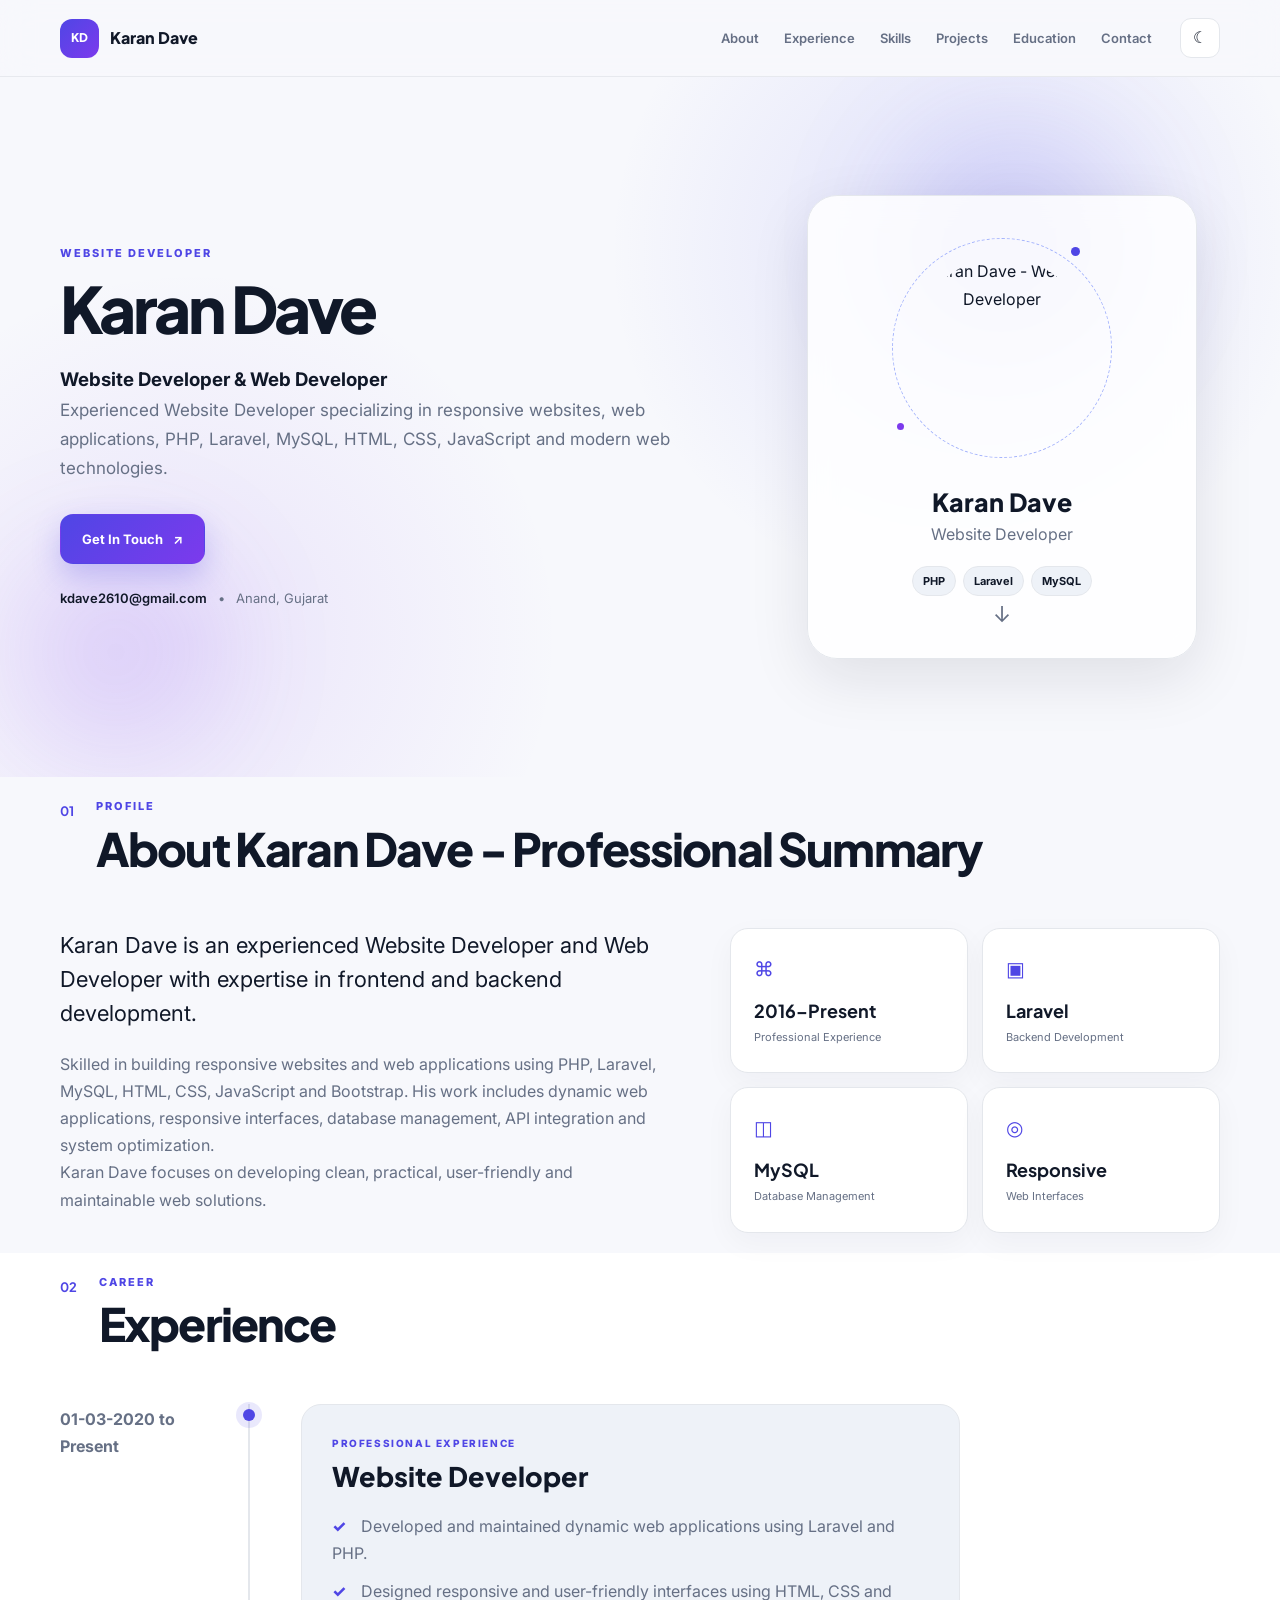
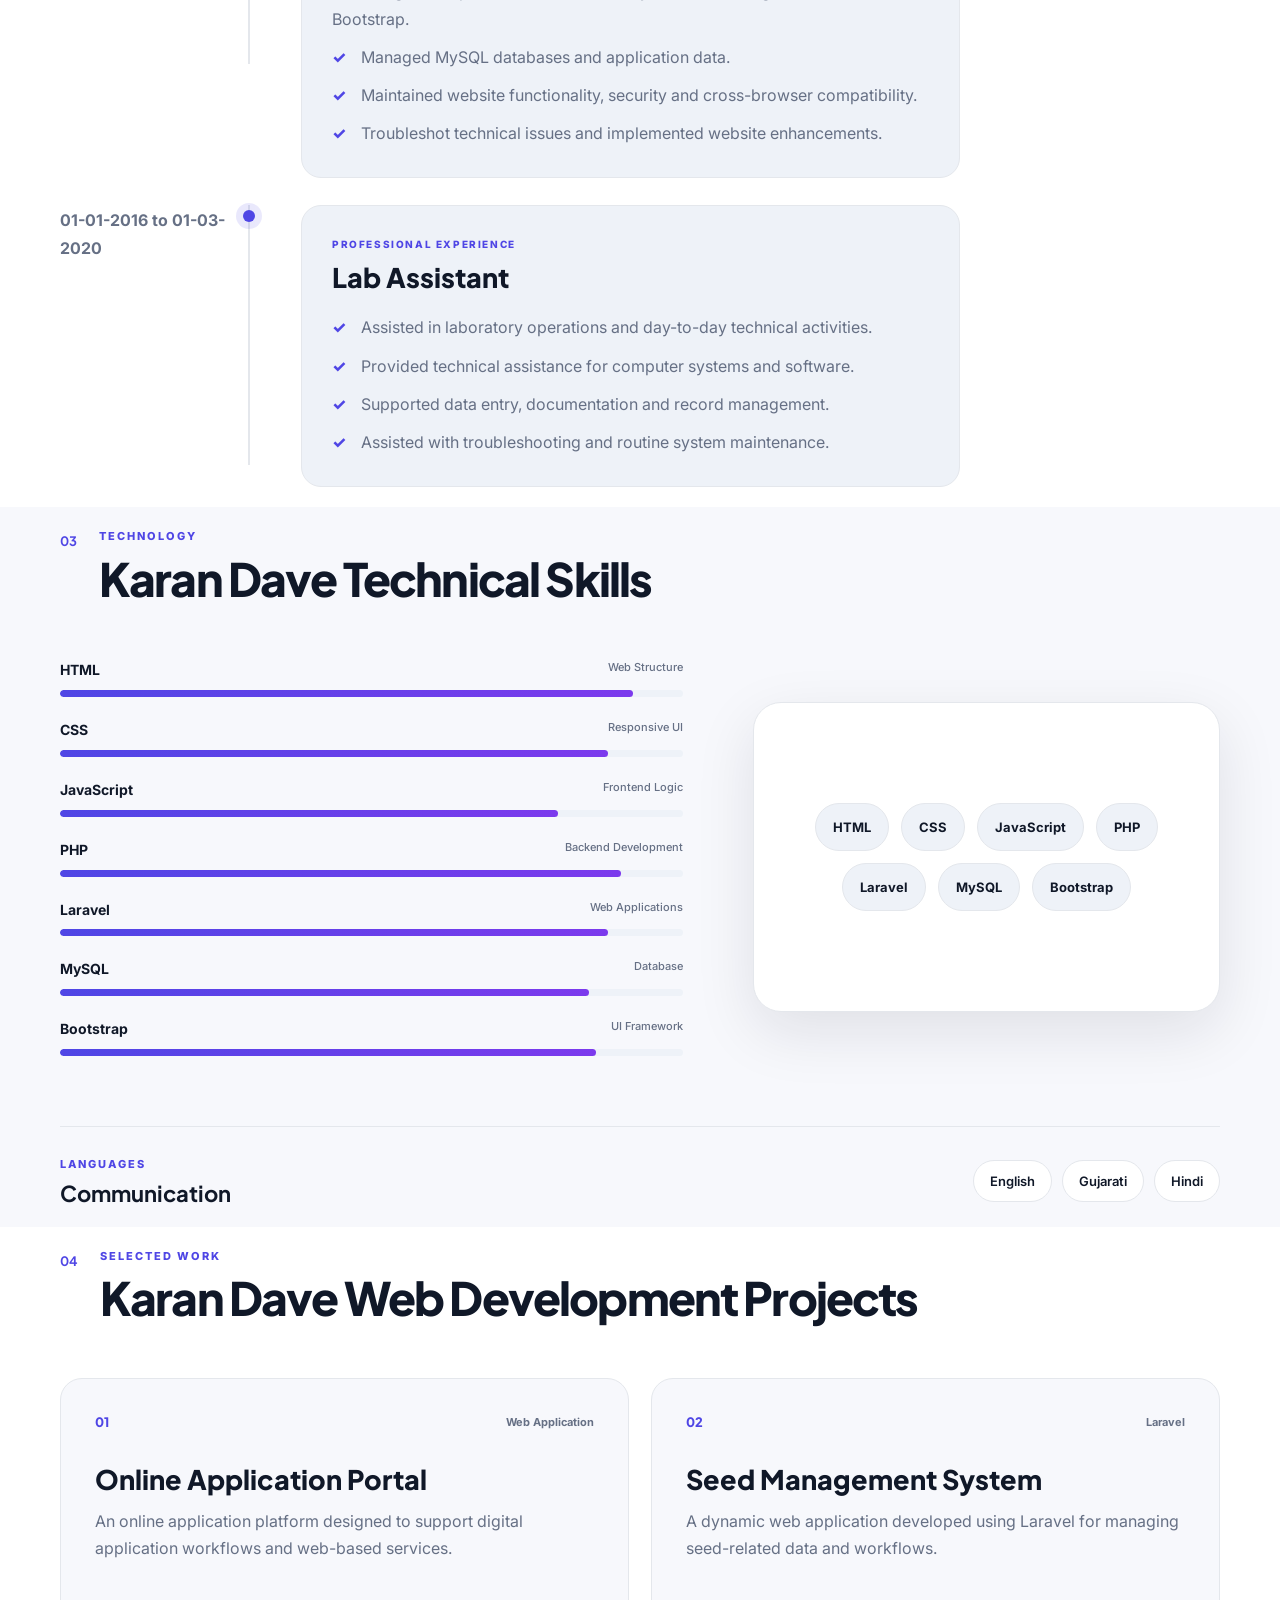
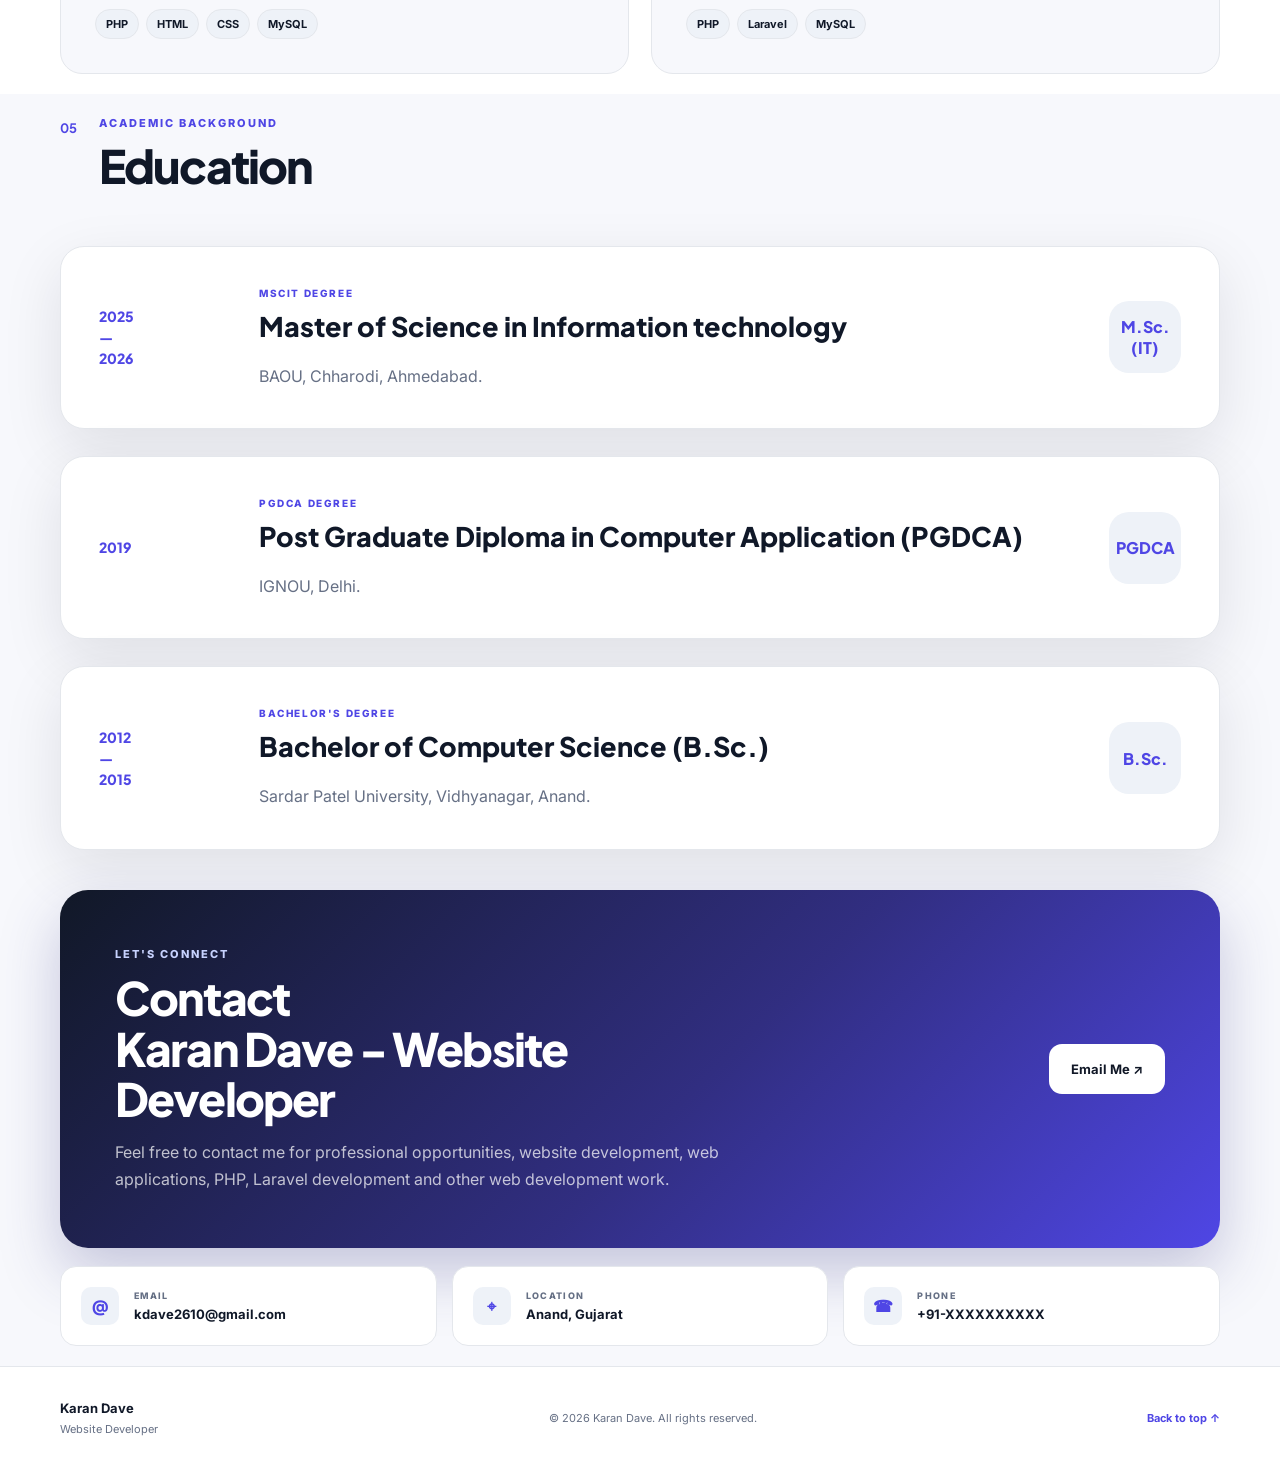
==== commit 77d19f1b: "Update index.html" ====
--- a/index.html
+++ b/index.html
@@ -225,9 +225,10 @@
                             <span>Laravel</span>
                             <span>MySQL</span>
                         </div>
+                        <br>
                   <a class="scroll-indicator"
-         href="#about"
-         aria-label="Scroll to About Karan Dave">
+                   href="#about"
+                   aria-label="Scroll to About Karan Dave">
                ↓
              </a>
            </section>
@@ -307,123 +308,82 @@
                      <div>
                        <p class="eyebrow">CAREER</p>
                        <h2 id="experience-title">
-              Website Developer Experience
+               Experience
             </h2>
                     </div>
                   </div>
+                  <!-- Website Developer -->
+                  <article class="timeline-card reveal">
+                      <div class="timeline-date">
+                          01-03-2020 to Present
+                      </div>
+
+                      <div class="timeline-line">
+                          <span></span>
+                      </div>
+
+                      <div class="timeline-content">
+                          <p class="role-label">
+                              PROFESSIONAL EXPERIENCE
+                          </p>
+
+                          <h3>Website Developer</h3>
+
+                          <ul class="feature-list">
+                              <li>
+                                  Developed and maintained dynamic web applications using Laravel and PHP.
+                              </li>
+                              <li>
+                                  Designed responsive and user-friendly interfaces using HTML, CSS and Bootstrap.
+                              </li>
+                              <li>
+                                  Managed MySQL databases and application data.
+                              </li>
+                              <li>
+                                  Maintained website functionality, security and cross-browser compatibility.
+                              </li>
+                              <li>
+                                  Troubleshot technical issues and implemented website enhancements.
+                              </li>
+                          </ul>
+                      </div>
+                  </article>
+                  <br>
     <!-- Lab Assistant -->
-<article class="timeline-card reveal">
-    <div class="timeline-date">
-        01-01-2016 — 01-03-2020
-    </div>
-
-    <div class="timeline-line">
-        <span></span>
-    </div>
-
-    <div class="timeline-content">
-        <p class="role-label">
-            PROFESSIONAL EXPERIENCE
-        </p>
-
-        <h3>Lab Assistant</h3>
-
-        <ul class="feature-list">
-            <li>
-                Assisted in laboratory operations and day-to-day technical activities.
-            </li>
-            <li>
-                Maintained laboratory equipment, systems and related records.
-            </li>
-            <li>
-                Provided technical assistance for computer systems and software.
-            </li>
-            <li>
-                Supported data entry, documentation and record management.
-            </li>
-            <li>
-                Assisted with troubleshooting and routine system maintenance.
-            </li>
-        </ul>
-    </div>
-</article>
-
-<!-- Website Developer -->
-<article class="timeline-card reveal">
-    <div class="timeline-date">
-        01-03-2020 — Present
-    </div>
-
-    <div class="timeline-line">
-        <span></span>
-    </div>
-
-    <div class="timeline-content">
-        <p class="role-label">
-            PROFESSIONAL EXPERIENCE
-        </p>
-
-        <h3>Website Developer</h3>
-
-        <ul class="feature-list">
-            <li>
-                Developed and maintained dynamic web applications using Laravel and PHP.
-            </li>
-            <li>
-                Designed responsive and user-friendly interfaces using HTML, CSS and Bootstrap.
-            </li>
-            <li>
-                Managed MySQL databases and application data.
-            </li>
-            <li>
-                Integrated APIs and optimized website performance.
-            </li>
-            <li>
-                Maintained website functionality, security and cross-browser compatibility.
-            </li>
-            <li>
-                Troubleshot technical issues and implemented website enhancements.
-            </li>
-        </ul>
-    </div>
-</article>
-                   
-      <article class="timeline-card reveal">
-              <div class="timeline-date">
-            2016 — Present
-          </div>
-                  <div class="timeline-line">
-            <span></span>
-          </div>
-                  <div class="timeline-content">
-                    <p class="role-label">
-              PROFESSIONAL EXPERIENCE
-            </p>
-                      <h3>
-              Website Developer
-            </h3>
-                      <ul class="feature-list">
-                        <li>
-                Developed dynamic web applications using Laravel.
-              </li>
-                          <li>
-                Designed responsive user interfaces using HTML,
-                CSS and Bootstrap.
-              </li>
-                          <li>
-                Developed and maintained PHP-based web applications.
-              </li>
-                          <li>
-                Managed MySQL databases and application data.
-              </li>
-                          <li>
-                Worked on API integration and system optimization.
-              </li>
-                        </ul>
-                      </div>
-                    </article>
-                  </div>
-                </section>
+                  <article class="timeline-card reveal">
+                      <div class="timeline-date">
+                          01-01-2016 to 01-03-2020
+                      </div>
+
+                      <div class="timeline-line">
+                          <span></span>
+                      </div>
+
+                      <div class="timeline-content">
+                          <p class="role-label">
+                              PROFESSIONAL EXPERIENCE
+                          </p>
+
+                          <h3>Lab Assistant</h3>
+
+                          <ul class="feature-list">
+                              <li>
+                                  Assisted in laboratory operations and day-to-day technical activities.
+                              </li>
+                              <li>
+                                  Provided technical assistance for computer systems and software.
+                              </li>
+                              <li>
+                                  Supported data entry, documentation and record management.
+                              </li>
+                              <li>
+                                  Assisted with troubleshooting and routine system maintenance.
+                              </li>
+                          </ul>
+                      </div>
+                  </article>
+            </div>
+      </section>
 
       <section class="section"
              id="skills"
@@ -632,10 +592,12 @@
         </p>
   </div>
   <div class="education-badge">
-    M.Sc. (IT)
+    <center>
+        M.Sc. (IT)
+    </center>
   </div>
 </div>
-
+<br>
 <div class="education-card reveal">
   <div class="education-year">
     2019
@@ -656,7 +618,7 @@
     PGDCA
   </div>
 </div>
-
+<br>
 <div class="education-card reveal">
   <div class="education-year">
     2012
@@ -680,10 +642,8 @@
     B.Sc.
   </div>
 </div>
-
-                   
-                 </div>
-            </section>
+  </div>
+</section>
 
       <section class="section contact-section"
              id="contact"
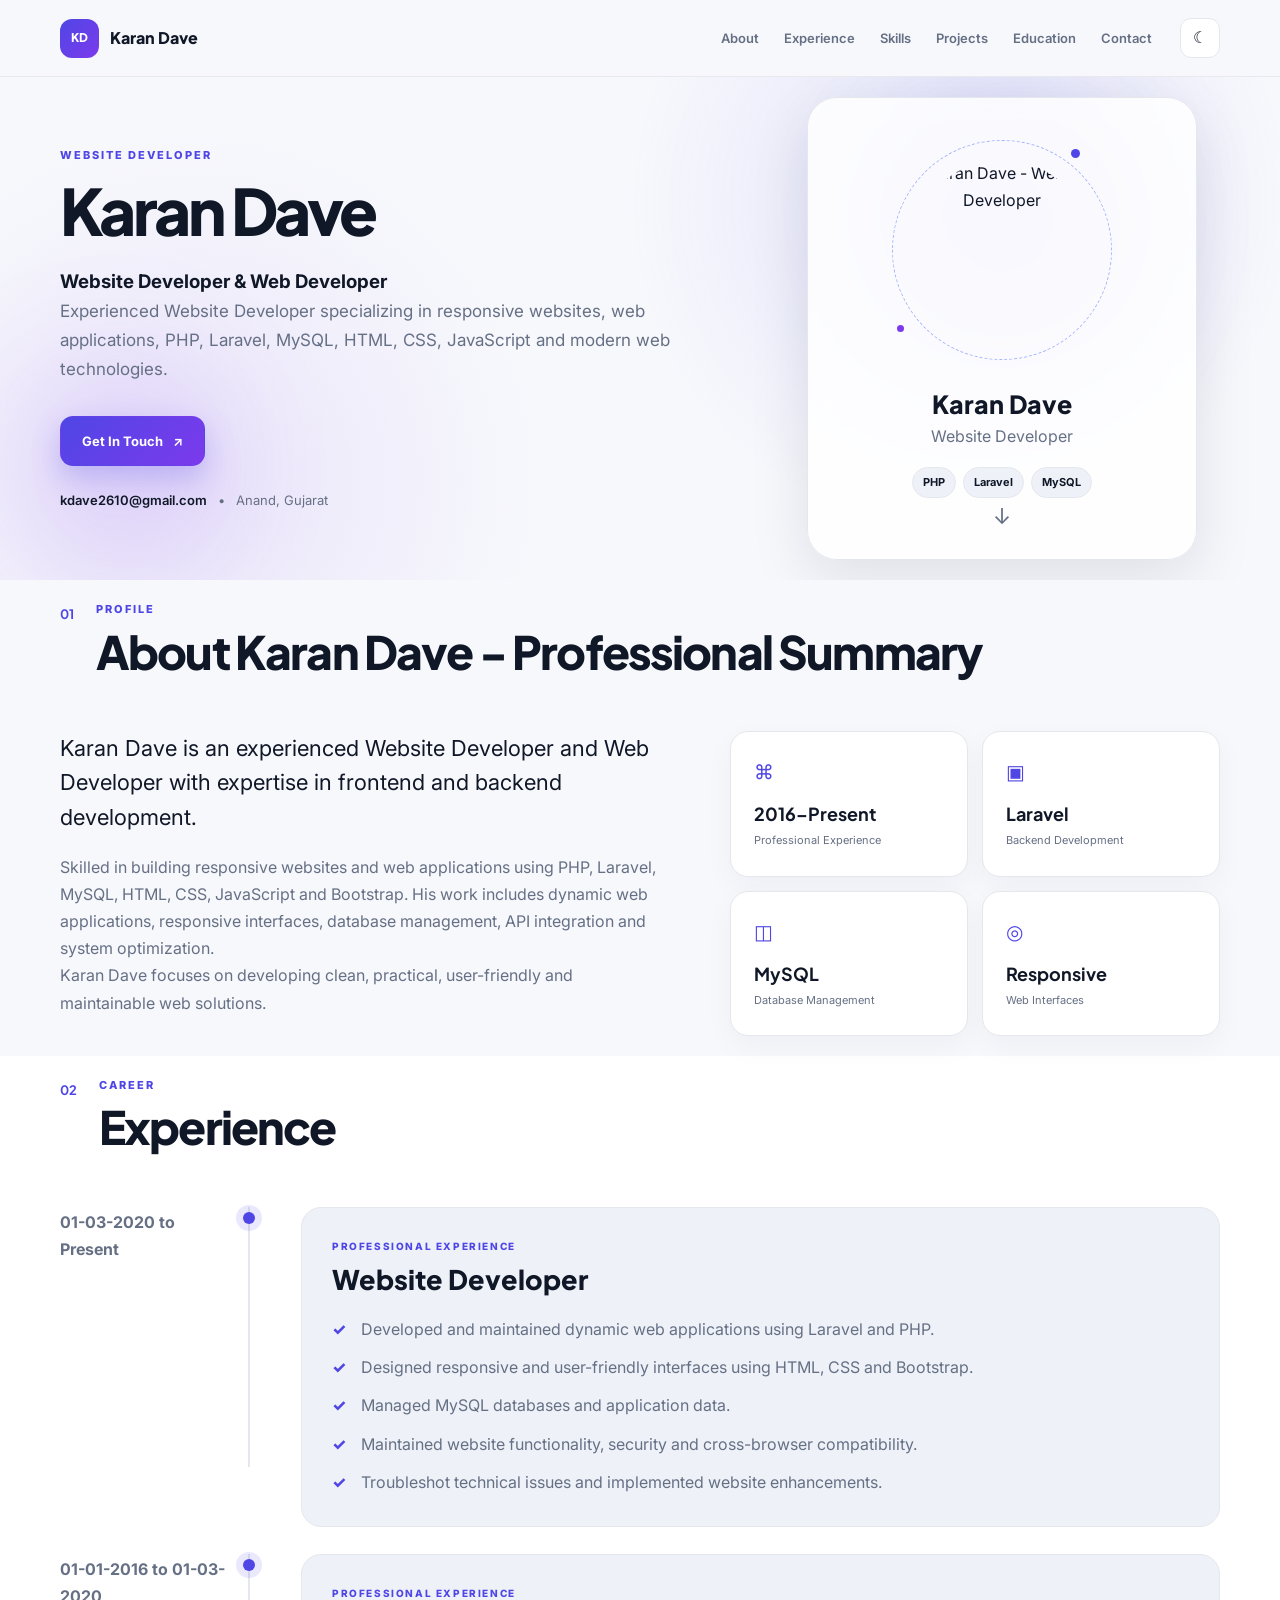
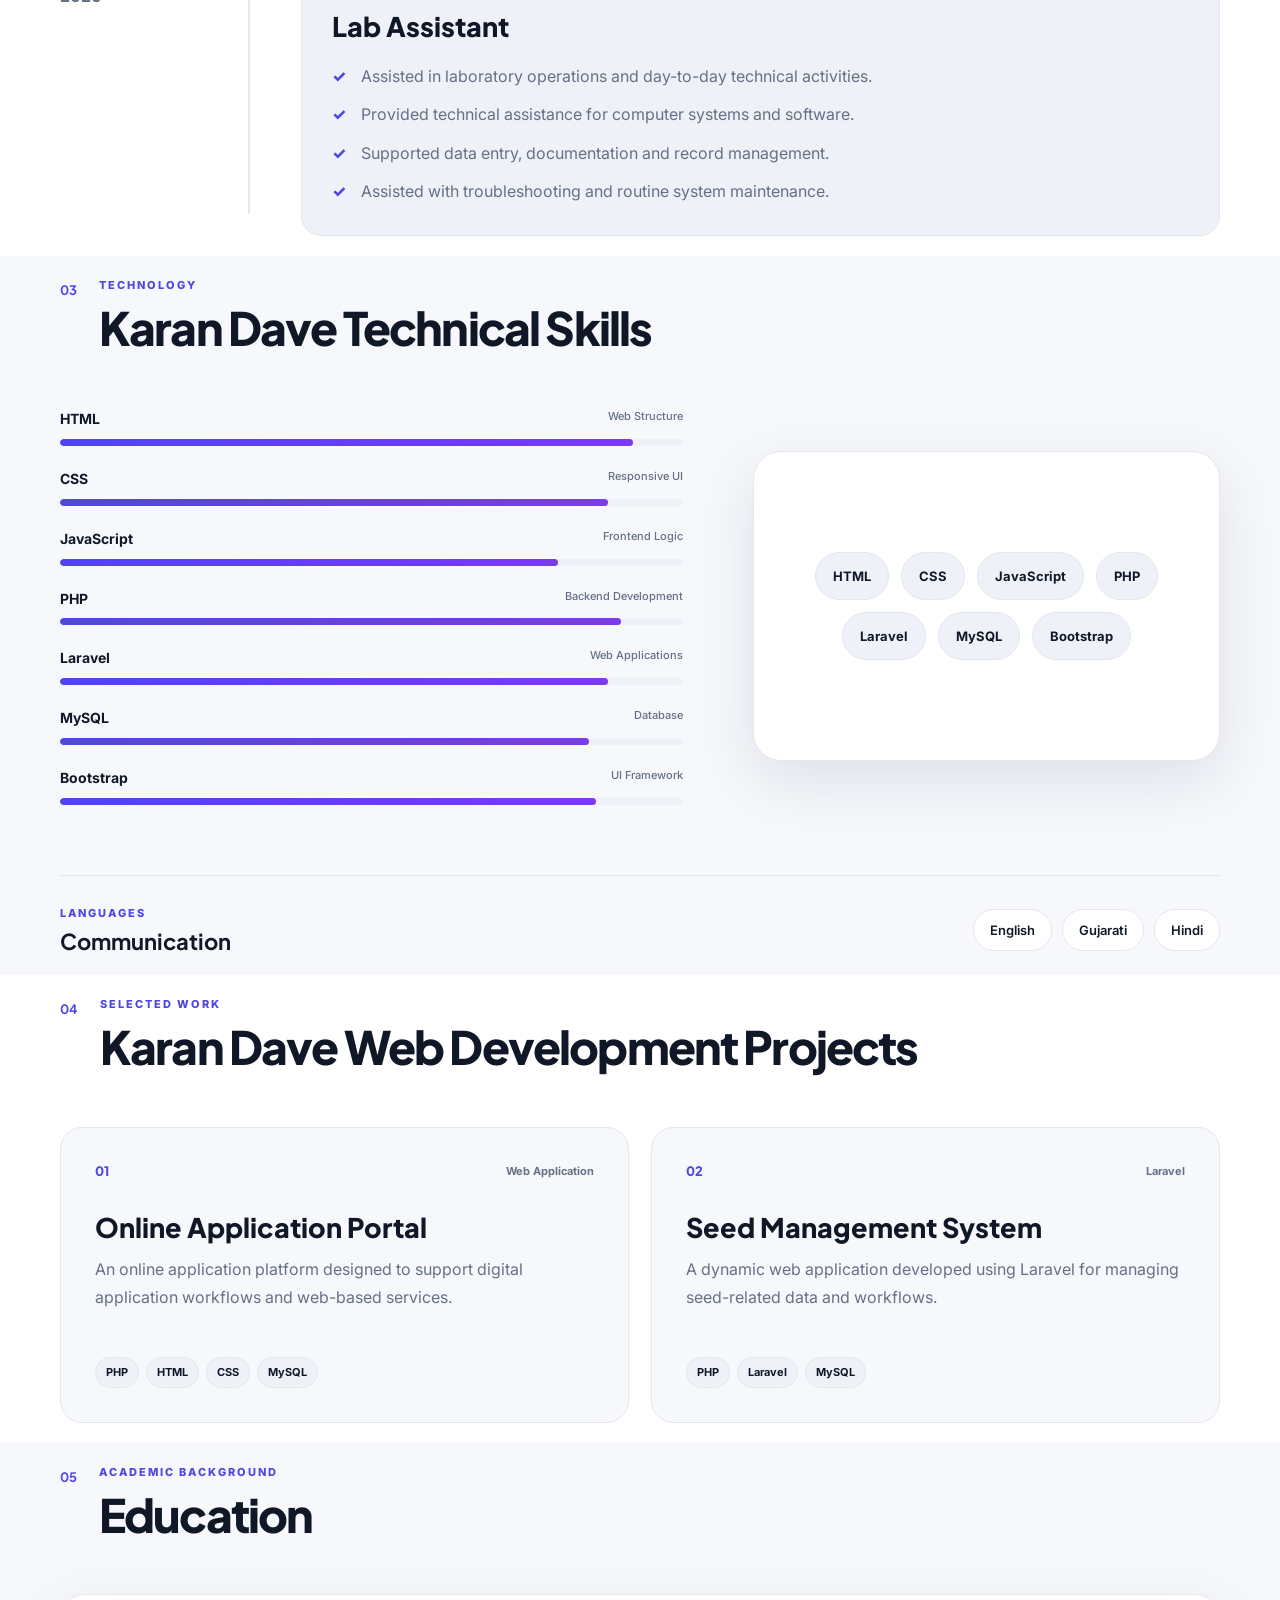
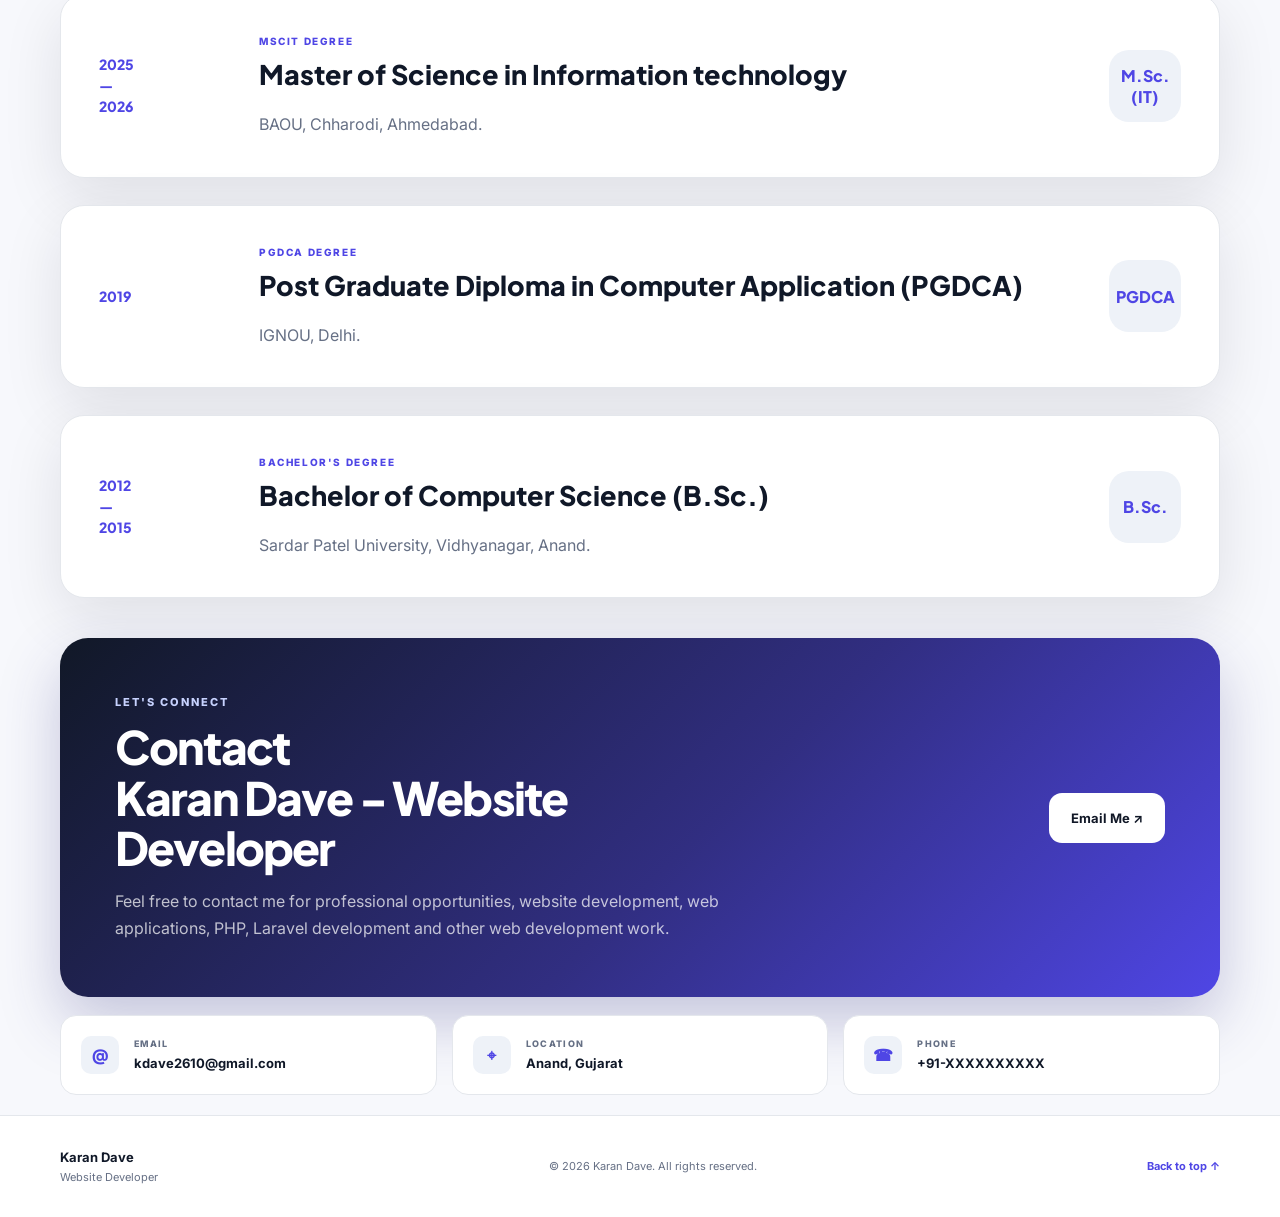
==== commit 68bb0701: "Update index.html" ====
--- a/index.html
+++ b/index.html
@@ -127,7 +127,23 @@
     }
   }
   </script>
-
+<style type="text/css">
+  .timeline-card {
+      display: grid;
+      grid-template-columns: 170px 35px 1fr;
+      gap: 18px;
+      align-items: start;
+      max-width: 100% !important;
+  }
+  .hero {
+      position: relative;
+      overflow: hidden;
+       min-height: 100%; 
+      display: grid;
+      place-items: center;
+      background: radial-gradient(circle at 75% 25%, rgba(99, 102, 241, .15), transparent 32%), radial-gradient(circle at 15% 80%, rgba(124, 58, 237, .10), transparent 30%);
+  }
+</style>
 </head>
 
 <body>
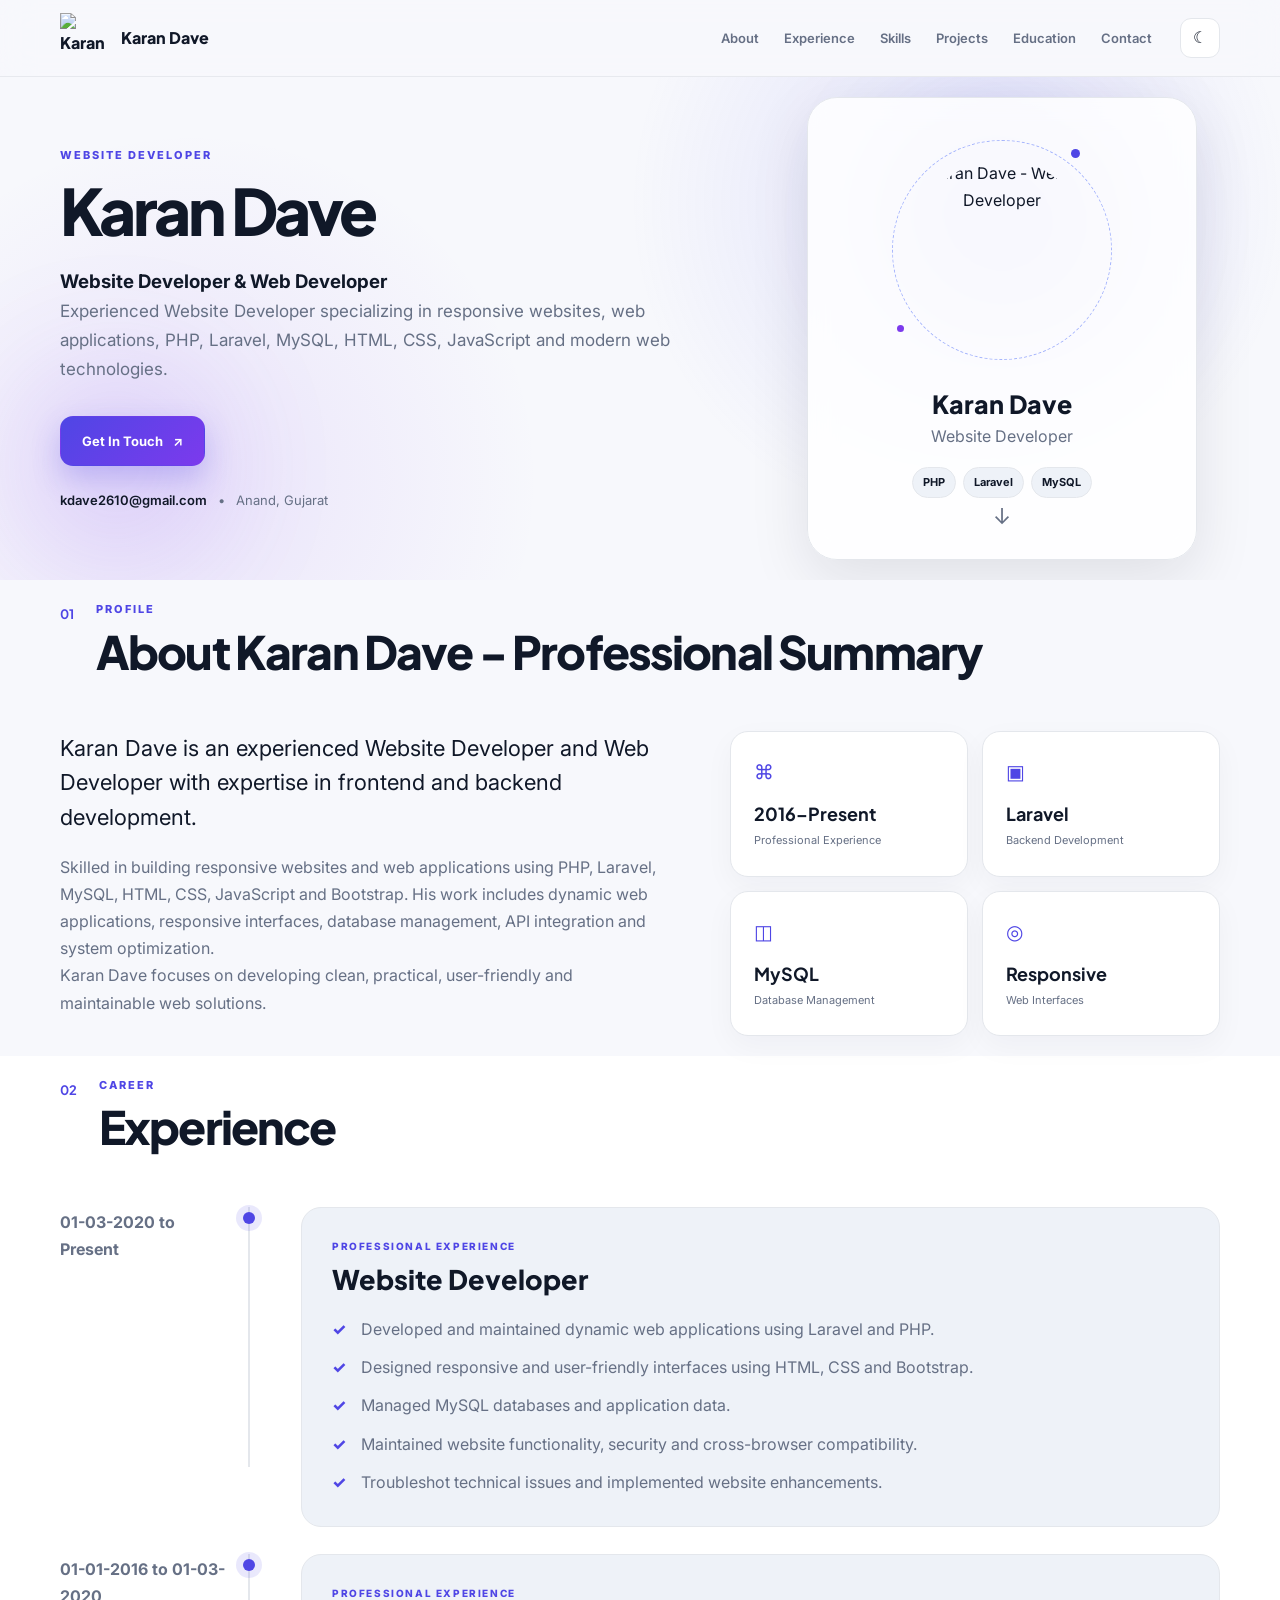
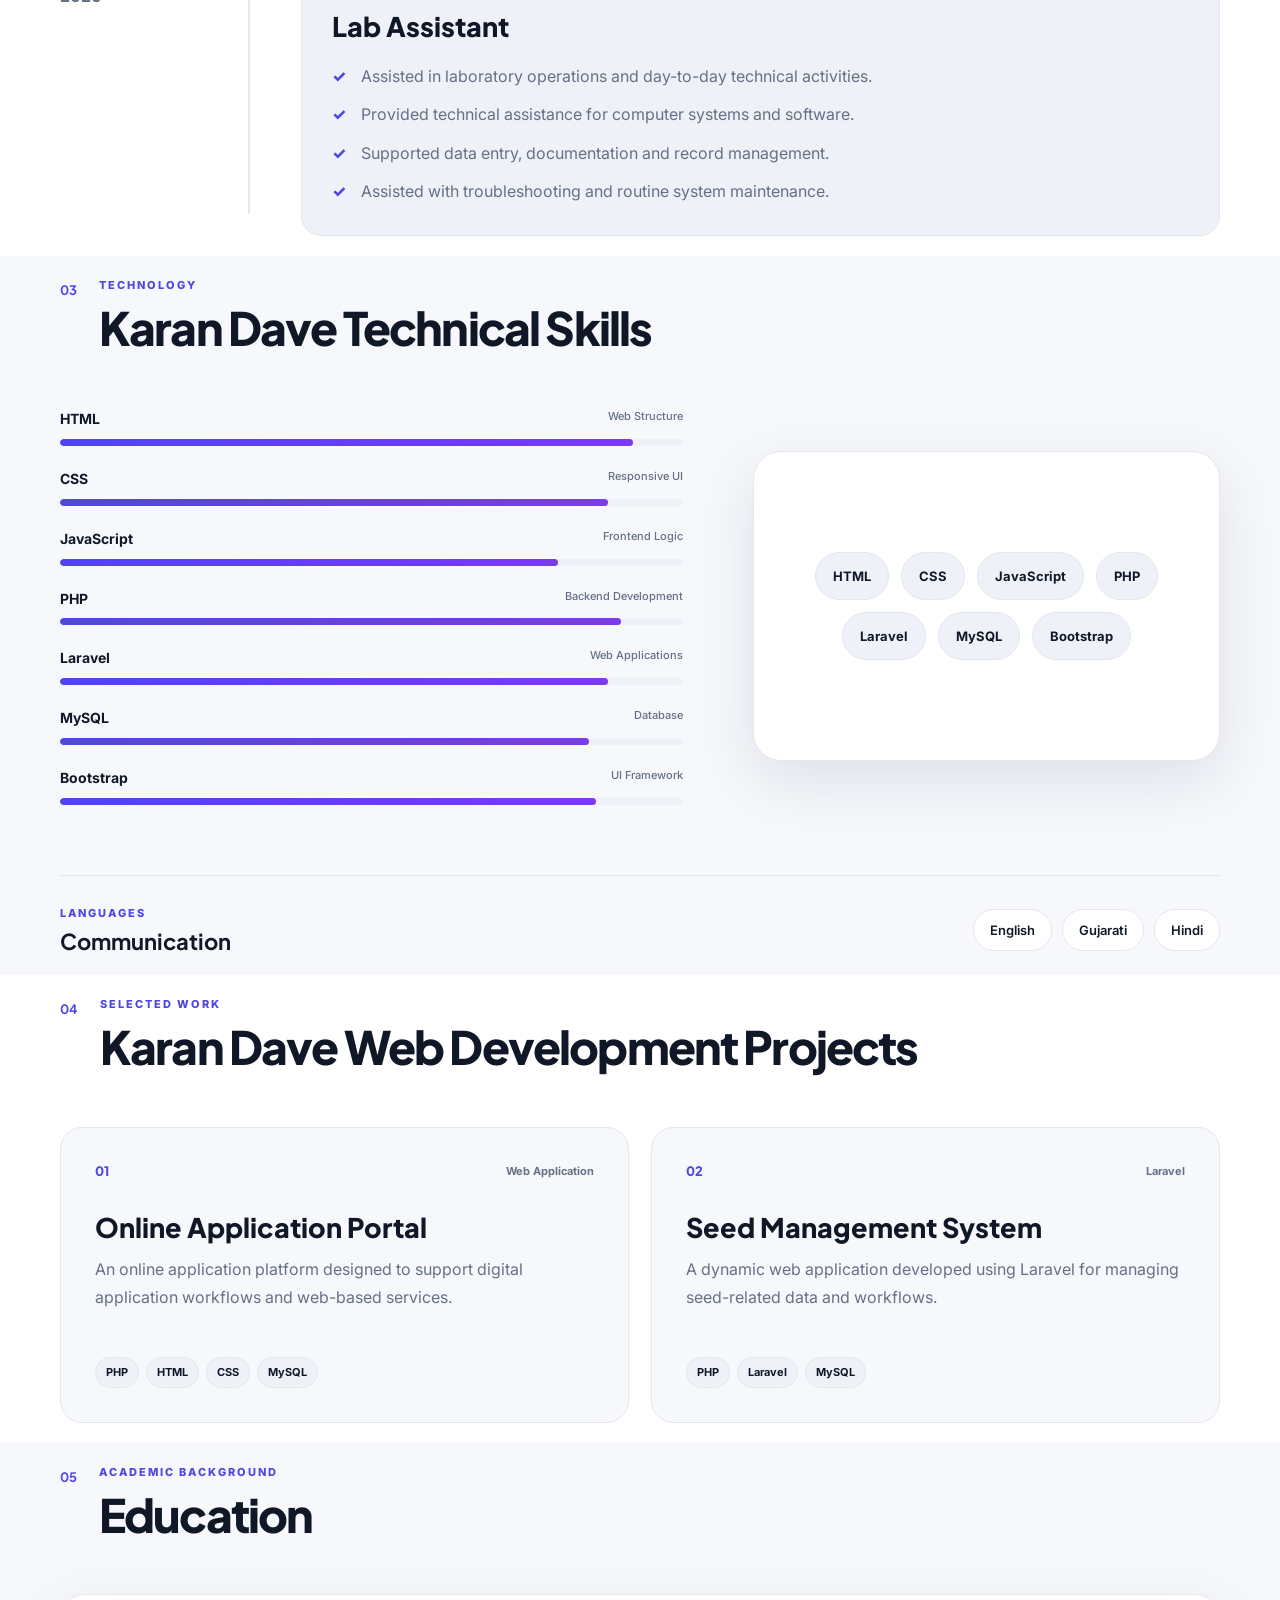
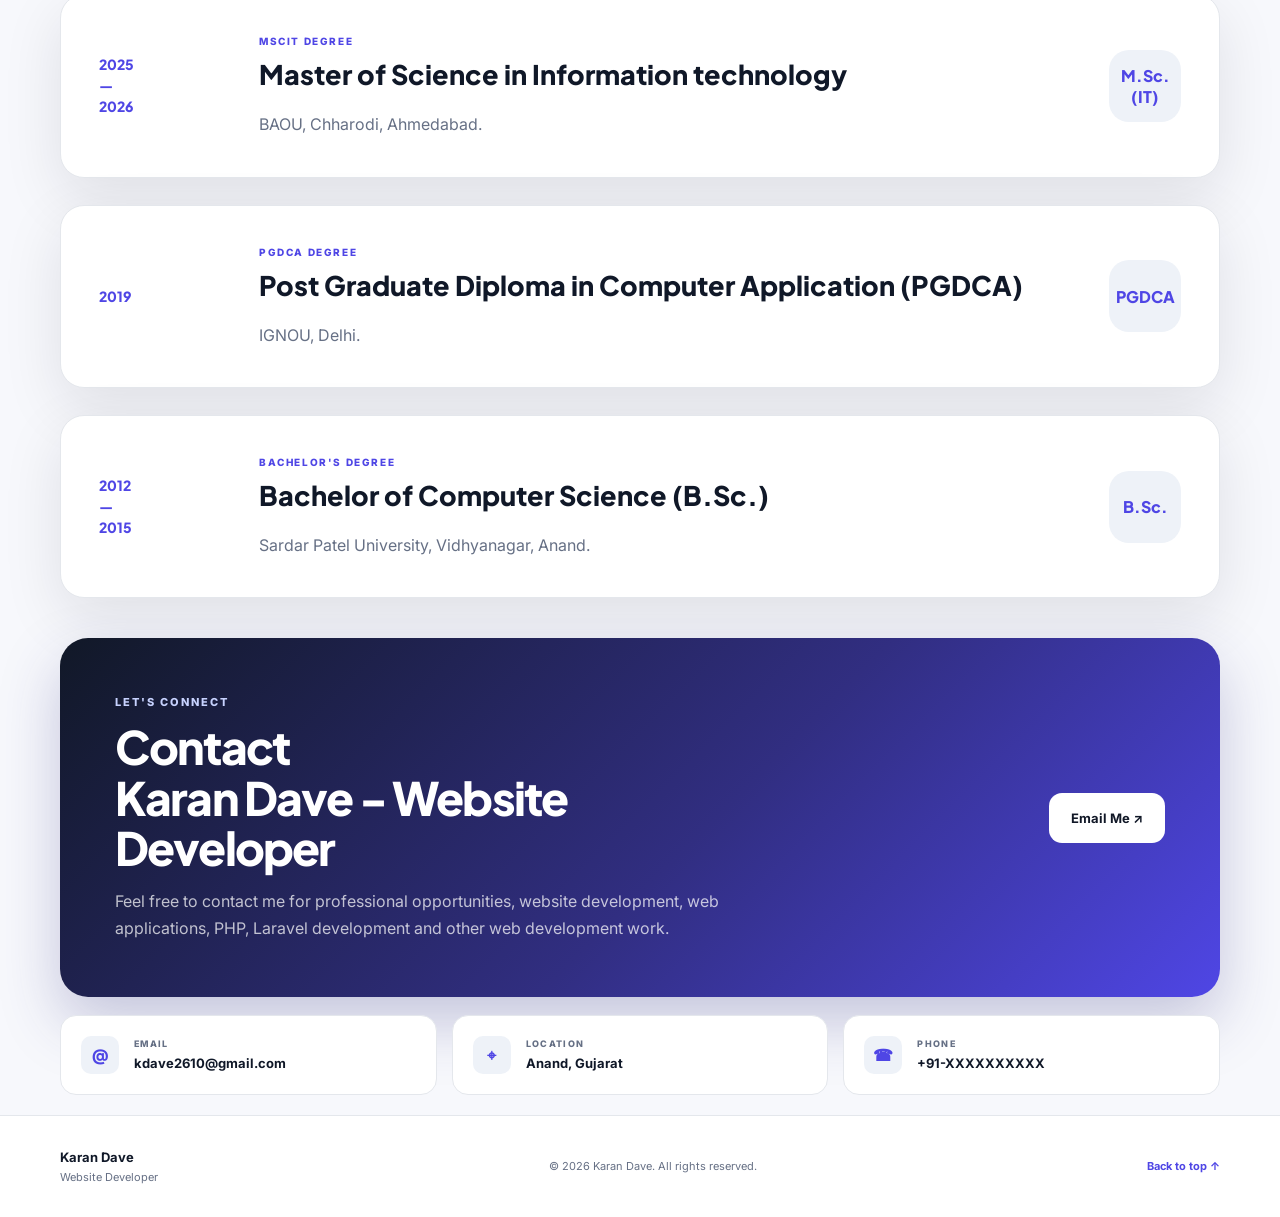
==== commit 1c421f00: "Update index.html" ====
--- a/index.html
+++ b/index.html
@@ -155,7 +155,8 @@
       <a class="brand"
          href="#"
          aria-label="Karan Dave Website Developer home">
-               <span class="brand-mark">KD</span>
+               <!-- <span class="brand-mark">KD</span> -->
+                <img src="https://github.com/karan-dave-kd/karan-dave-kd.github.io/blob/main/karan-dave-logo.png?raw=true" alt="Karan Dave - Website Developer" title="Karan Dave Website Developer" loading="eager" width="50" height="50">
                <span>Karan Dave</span>
              </a>
              <button class="nav-toggle"
@@ -225,7 +226,7 @@
             <div class="hero-card reveal">
               <div class="profile-orbit">
                 <img
-              src="https://github.com/karan-dave-kd/karan-dave-kd.github.io/blob/main/karan+dave+website.jpg?raw=true"
+              src="https://github.com/karan-dave-kd/karan-dave-kd.github.io/blob/main/karan-dave.jpg?raw=true"
               alt="Karan Dave - Website Developer"
               title="Karan Dave Website Developer"
               class="profile-image"
